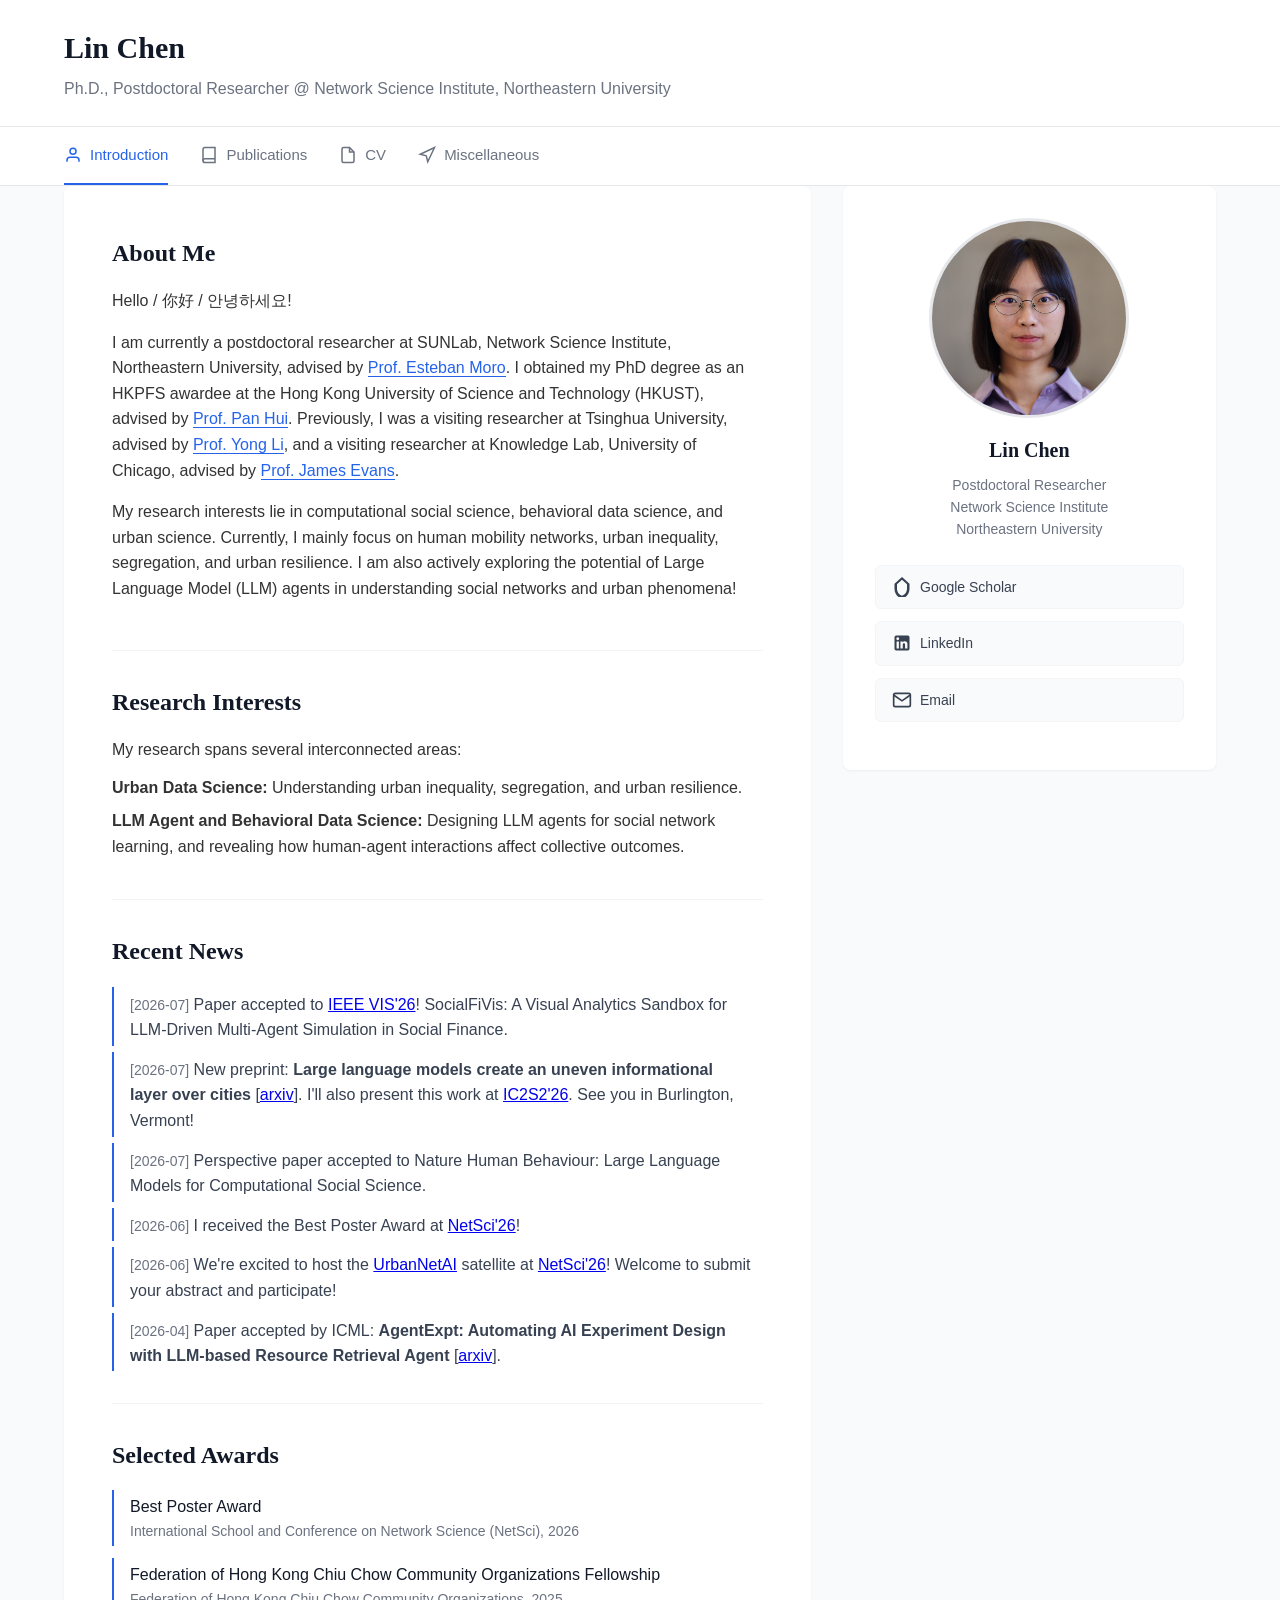
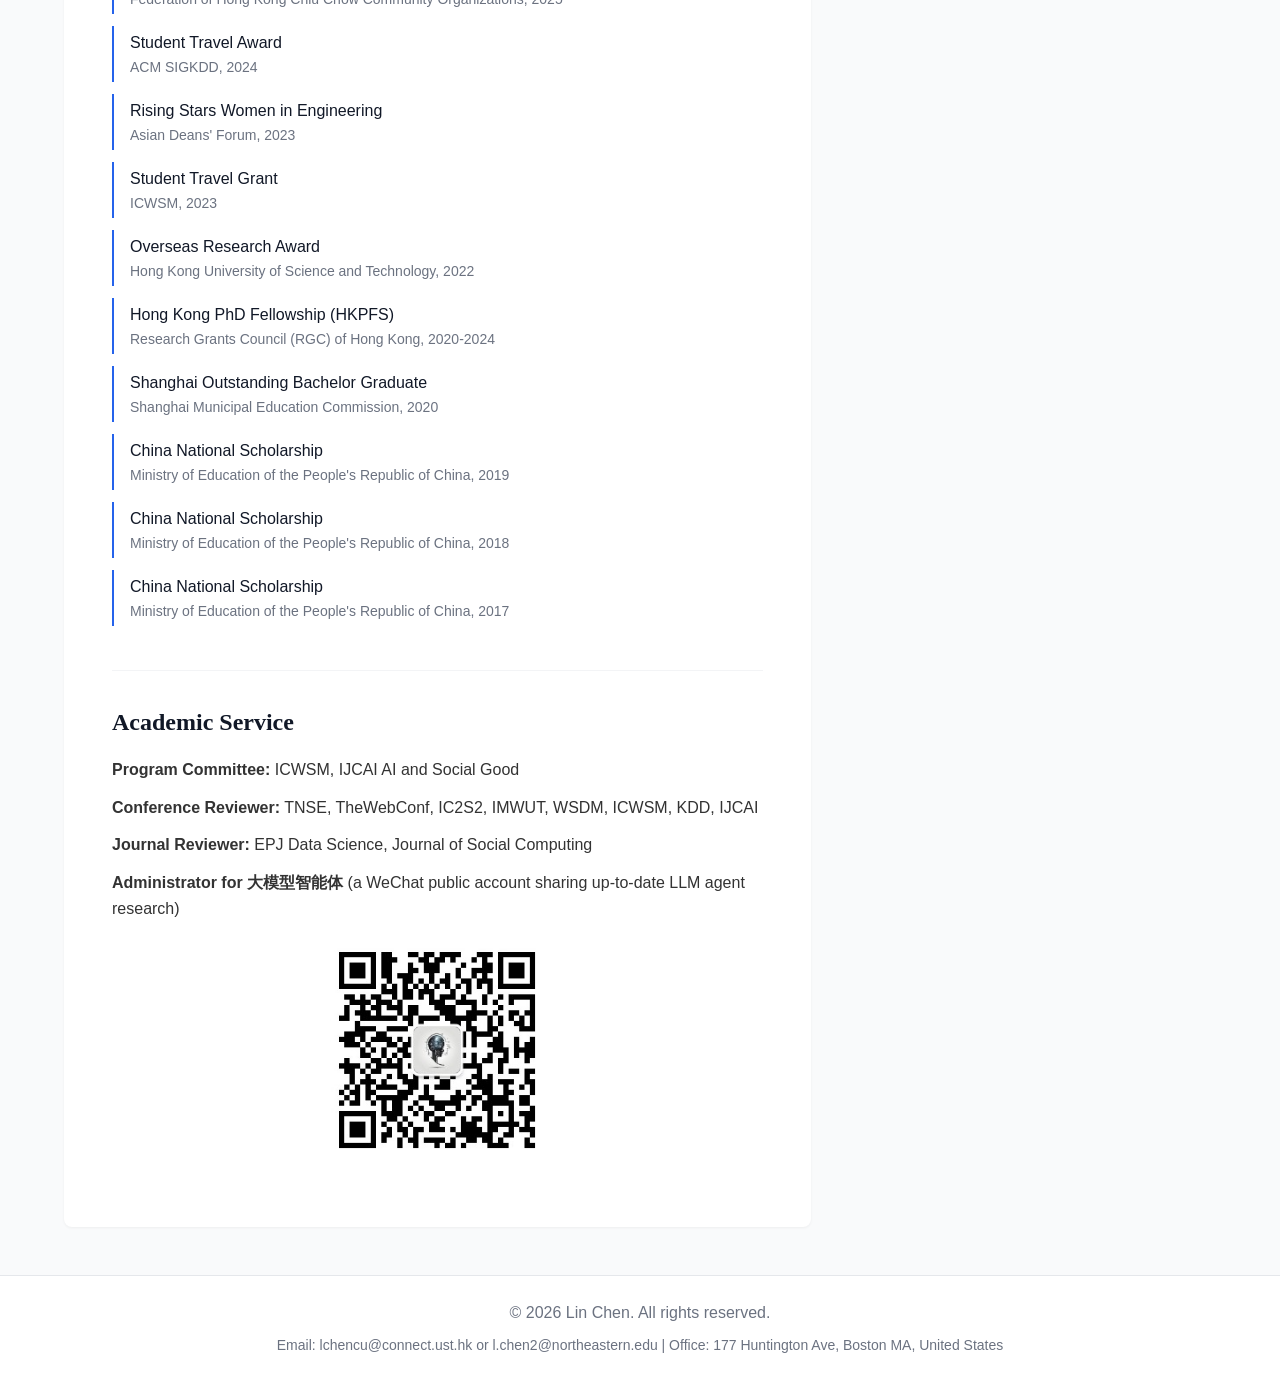
==== index.html @ cd9386f7 "Update news" ====
<!DOCTYPE html>
<html lang="en">
<head>
    <meta charset="UTF-8">
    <meta name="viewport" content="width=device-width, initial-scale=1.0">
    <title>Lin Chen</title>
    <link rel="stylesheet" href="style.css">
</head>
<body>
    <!-- Header -->
    <header>
        <div class="container">
            <h1>Lin Chen</h1>
            <p class="subtitle">Ph.D., Postdoctoral Researcher @ Network Science Institute, Northeastern University</p>
        </div>
    </header>

    <!-- Navigation -->
    <nav>
        <div class="container">
            <div class="nav-buttons">
                <a href="index.html" class="tab-button active">
                    <svg width="18" height="18" viewBox="0 0 24 24" fill="none" stroke="currentColor" stroke-width="2">
                        <path d="M20 21v-2a4 4 0 0 0-4-4H8a4 4 0 0 0-4 4v2"></path>
                        <circle cx="12" cy="7" r="4"></circle>
                    </svg>
                    <span>Introduction</span>
                </a>
                <a href="publications.html" class="tab-button">
                    <svg width="18" height="18" viewBox="0 0 24 24" fill="none" stroke="currentColor" stroke-width="2">
                        <path d="M4 19.5A2.5 2.5 0 0 1 6.5 17H20"></path>
                        <path d="M6.5 2H20v20H6.5A2.5 2.5 0 0 1 4 19.5v-15A2.5 2.5 0 0 1 6.5 2z"></path>
                    </svg>
                    <span>Publications</span>
                </a>
                <a href="cv.html" class="tab-button">
                    <svg width="18" height="18" viewBox="0 0 24 24" fill="none" stroke="currentColor" stroke-width="2">
                        <path d="M14 2H6a2 2 0 0 0-2 2v16a2 2 0 0 0 2 2h12a2 2 0 0 0 2-2V8z"></path>
                        <polyline points="14 2 14 8 20 8"></polyline>
                    </svg>
                    <span>CV</span>
                </a>
                <a href="misc.html" class="tab-button">
                    <svg width="18" height="18" viewBox="0 0 24 24" fill="none" stroke="currentColor" stroke-width="2">
                        <polygon points="3 11 22 2 13 21 11 13 3 11"></polygon>
                    </svg>
                    <span>Miscellaneous</span>
                </a>
            </div>
        </div>
    </nav>

    <!-- Main Content -->
    <main class="container">
        <div class="intro-grid">
            <div class="intro-content">
                <!-- About Me -->
                <section class="intro-section">
                    <h2>About Me</h2>
                    <p style="margin-bottom: 16px;">
                        Hello / 你好 / 안녕하세요! <br>
                    </p>
                    <p style="margin-bottom: 16px;">
                        I am currently a postdoctoral researcher at SUNLab, Network Science Institute, Northeastern University, advised by <a href="https://estebanmoro.org/" target="_blank" style="color: #2563eb; text-decoration: none; border-bottom: 1px solid #2563eb;">Prof. Esteban Moro</a>. 
                        I obtained my PhD degree as an HKPFS awardee at the Hong Kong University of Science and Technology (HKUST), advised by <a href="https://en.wikipedia.org/wiki/Pan_Hui" target="_blank" style="color: #2563eb; text-decoration: none; border-bottom: 1px solid #2563eb;">Prof. Pan Hui</a>. 
                        Previously, I was a visiting researcher at Tsinghua University, advised by <a href="http://fi.ee.tsinghua.edu.cn/~liyong/" target="_blank" style="color: #2563eb; text-decoration: none; border-bottom: 1px solid #2563eb;">Prof. Yong Li</a>, and a visiting researcher at Knowledge Lab, University of Chicago, advised by <a href="https://sociology.uchicago.edu/directory/james-evans" target="_blank" style="color: #2563eb; text-decoration: none; border-bottom: 1px solid #2563eb;">Prof. James Evans</a>.
                    </p>
                    <p style="margin-bottom: 16px;">
                        My research interests lie in computational social science, behavioral data science, and urban science. 
                        Currently, I mainly focus on human mobility networks, urban inequality, segregation, and urban resilience. 
                        I am also actively exploring the potential of Large Language Model (LLM) agents in understanding social networks and urban phenomena!
                    </p>
                </section>

                <!-- Research Interests -->
                <section class="intro-section">
                    <h2>Research Interests</h2>
                    <p style="margin-bottom: 12px;">My research spans several interconnected areas:</p>
                    <p style="margin-bottom: 8px;">
                        <strong>Urban Data Science:</strong> Understanding urban inequality, segregation, and urban resilience.
                    </p>
                    <p style="margin-bottom: 8px;">
                        <strong>LLM Agent and Behavioral Data Science:</strong> Designing LLM agents for social network learning, and revealing how human-agent interactions affect collective outcomes.
                    </p>
                </section>

                <!-- News -->
                <section class="intro-section">
                    <h2>Recent News</h2>
                    <div class="news-scroll">
                        <div class="news-item">
                            <p class="news-text"><span class="news-date">[2026-07]</span> Paper accepted to <a href="https://ieeevis.org/year/2026/" target="_blank">IEEE VIS'26</a>! SocialFiVis: A Visual Analytics Sandbox for LLM-Driven Multi-Agent Simulation in Social Finance. </p>
                        </div>
                        <div class="news-item">
                            <p class="news-text"><span class="news-date">[2026-07]</span> New preprint: <b>Large language models create an uneven informational layer over cities</b> [<a href="https://arxiv.org/abs/2607.06260" target="_blank">arxiv</a>]. I'll also present this work at <a href="https://ic2s2-2026.org/" target="_blank">IC2S2'26</a>. See you in Burlington, Vermont! </p>
                        </div>
                        <div class="news-item">
                            <p class="news-text"><span class="news-date">[2026-07]</span> Perspective paper accepted to Nature Human Behaviour: Large Language Models for Computational Social Science. </p>
                        </div>
                        <div class="news-item">
                            <p class="news-text"><span class="news-date">[2026-06]</span> I received the Best Poster Award at <a href="https://www.netsci2026.com/" target="_blank">NetSci'26</a>! </p>
                        </div>
                        <div class="news-item">
                            <p class="news-text"><span class="news-date">[2026-06]</span> We're excited to host the <a href="https://sites.google.com/view/urbannetai/home" target="_blank">UrbanNetAI</a> satellite at <a href="https://www.netsci2026.com/" target="_blank">NetSci'26</a>! Welcome to submit your abstract and participate!</p>
                        </div>
                        <div class="news-item">
                            <p class="news-text"><span class="news-date">[2026-04]</span> Paper accepted by ICML: <b>AgentExpt: Automating AI Experiment Design with LLM-based Resource Retrieval Agent</b> [<a href="https://arxiv.org/abs/2511.04921" target="_blank">arxiv</a>]. </p>
                        </div>
                        <div class="news-item">
                            <p class="news-text"><span class="news-date">[2026-04]</span> Our work, <b>AI Agent Behavioral Science</b>, is published in <a href="https://doi.org/10.1057/s41599-026-07316-7" target="_blank">HSSCOMMS</a>.</p>
                        </div>
                        <div class="news-item">
                            <p class="news-text"><span class="news-date">[2026-04]</span> Our work, <b>Invisible Walls in Cities: Designing LLM Agent to Predict Urban Segregation Experience with Social Media Content</b>, is published in <a href="https://dl.acm.org/doi/abs/10.1145/3774904.3793020" target="_blank">WWW'26</a>.</p>
                        </div>
                        <div class="news-item">
                            <p class="news-text"><span class="news-date">[2025-10]</span> Invited talk at the <a href="https://www.networkscienceinstitute.org/talks/lin-chen" target="_blank">Network Science Institute</a>, Boston.</p>
                        </div>
                        <div class="news-item">
                            <p class="news-text"><span class="news-date">[2025-09]</span> I started my postdoctoral journey at SUNLab, Network Science Institute, Northeastern University!</p>
                        </div>
                        <div class="news-item">
                            <p class="news-text"><span class="news-date">[2025-08]</span> Invited keynote at <a href="https://urban-sys-net.weebly.com/" target="_blank">CCS UrbanSys</a>, Siena, Italy.</p>
                        </div>
                        <div class="news-item">
                            <p class="news-text"><span class="news-date">[2025-04]</span> I defended my PhD thesis at CSE, HKUST!</p>
                        </div>
                        <div class="news-item">
                            <p class="news-text"><span class="news-date">[2025-01]</span> Our perspective paper, <b>Using human mobility data to quantify experienced urban inequalities</b>, is now online in <a href="https://doi.org/10.1038/s41562-024-02079-0" target="_blank">Nature Human Behaviour</a>.</p>
                        </div>
                        <div class="news-item">
                            <p class="news-text"><span class="news-date">[2024-08]</span> Our work, <b>Large Language Model-driven Meta-structure Discovery in Heterogeneous Information Network</b>, is published in <a href="https://doi.org/10.1145/3637528.3671965" target="_blank">KDD'24</a>.</p>
                        </div>
                        <div class="news-item">
                            <p class="news-text"><span class="news-date">[2022-08]</span> Our work, <b>Strategic COVID-19 vaccine distribution can simultaneously elevate social utility and equity</b>, is published in <a href="https://www.nature.com/articles/s41562-022-01429-0" target="_blank">Nature Human Behaviour</a>.</p>
                        </div>
                    </div>
                </section>

                <!-- Selected Awards -->
                <section class="intro-section">
                    <h2>Selected Awards</h2>
                    <div class="award-item">
                        <p class="award-title">Best Poster Award</p>
                        <p class="award-org">International School and Conference on Network Science (NetSci), 2026</p>
                    </div>
                    <div class="award-item">
                        <p class="award-title">Federation of Hong Kong Chiu Chow Community Organizations Fellowship</p>
                        <p class="award-org">Federation of Hong Kong Chiu Chow Community Organizations, 2025</p>
                    </div>
                    <div class="award-item">
                        <p class="award-title">Student Travel Award</p>
                        <p class="award-org">ACM SIGKDD, 2024</p>
                    </div>
                    <div class="award-item">
                        <p class="award-title">Rising Stars Women in Engineering</p>
                        <p class="award-org">Asian Deans' Forum, 2023</p>
                    </div>
                    <div class="award-item">
                        <p class="award-title">Student Travel Grant</p>
                        <p class="award-org">ICWSM, 2023</p>
                    </div>
                    <div class="award-item">
                        <p class="award-title">Overseas Research Award</p>
                        <p class="award-org">Hong Kong University of Science and Technology, 2022</p>
                    </div>
                    <div class="award-item">
                        <p class="award-title">Hong Kong PhD Fellowship (HKPFS)</p>
                        <p class="award-org">Research Grants Council (RGC) of Hong Kong, 2020-2024</p>
                    </div>
                    <div class="award-item">
                        <p class="award-title">Shanghai Outstanding Bachelor Graduate</p>
                        <p class="award-org">Shanghai Municipal Education Commission, 2020</p>
                    </div>
                    <div class="award-item">
                        <p class="award-title">China National Scholarship</p>
                        <p class="award-org">Ministry of Education of the People's Republic of China, 2019</p>
                    </div>
                    <div class="award-item">
                        <p class="award-title">China National Scholarship</p>
                        <p class="award-org">Ministry of Education of the People's Republic of China, 2018</p>
                    </div>
                    <div class="award-item">
                        <p class="award-title">China National Scholarship</p>
                        <p class="award-org">Ministry of Education of the People's Republic of China, 2017</p>
                    </div>
                </section>

                <!-- Academic Service -->
                <section class="intro-section">
                    <h2>Academic Service</h2>
                    <p style="margin-bottom: 12px;">
                        <strong>Program Committee:</strong> ICWSM, IJCAI AI and Social Good
                    </p>
                    <p style="margin-bottom: 12px;">
                        <strong>Conference Reviewer:</strong> TNSE, TheWebConf, IC2S2, IMWUT, WSDM, ICWSM, KDD, IJCAI
                    </p>
                    <p style="margin-bottom: 12px;">
                        <strong>Journal Reviewer:</strong> EPJ Data Science, Journal of Social Computing
                    </p>
                    <p>
                        <strong>Administrator for 大模型智能体</strong> (a WeChat public account sharing up-to-date LLM agent research)
                    </p>
                    <img src="wechat_public_account_dmxznt.jpg" alt="大模型智能体公众号" style="width: 35%; max-width: 500px; display: block; margin: 15px auto;">
                </section>
            </div>

            <div class="intro-sidebar">
                <!-- Profile Card -->
                <div class="profile-card">
                    <img src="headshot.jpg" alt="Your Name" class="profile-photo">
                    <h3 class="profile-name">Lin Chen</h3>
                    <p class="profile-title">Postdoctoral Researcher<br>Network Science Institute<br>Northeastern University</p>
                    
                    <div class="profile-links">
                        <a href="https://scholar.google.com/citations?user=uxaP8ZcAAAAJ&hl=en" target="_blank" class="profile-link">
                            <svg width="20" height="20" viewBox="0 0 24 24" fill="currentColor">
                                <path d="M12 0L3 8v6c0 5.55 3.84 10.74 9 12 5.16-1.26 9-6.45 9-12V8l-9-8zm0 3.3l6 5.4v5.4c0 3.87-2.67 7.48-6 8.4-3.33-.92-6-4.53-6-8.4V8.7l6-5.4z"/>
                            </svg>
                            Google Scholar
                        </a>
                        
                        <a href="https://www.linkedin.com/in/lin-chen-34217025a" target="_blank" class="profile-link">
                            <svg width="20" height="20" viewBox="0 0 24 24" fill="currentColor">
                                <path d="M19 3a2 2 0 0 1 2 2v14a2 2 0 0 1-2 2H5a2 2 0 0 1-2-2V5a2 2 0 0 1 2-2h14m-.5 15.5v-5.3a3.26 3.26 0 0 0-3.26-3.26c-.85 0-1.84.52-2.32 1.3v-1.11h-2.79v8.37h2.79v-4.93c0-.77.62-1.4 1.39-1.4a1.4 1.4 0 0 1 1.4 1.4v4.93h2.79M6.88 8.56a1.68 1.68 0 0 0 1.68-1.68c0-.93-.75-1.69-1.68-1.69a1.69 1.69 0 0 0-1.69 1.69c0 .93.76 1.68 1.69 1.68m1.39 9.94v-8.37H5.5v8.37h2.77z"/>
                            </svg>
                            LinkedIn
                        </a>

                        <a href="#" onclick="navigator.clipboard.writeText('lchencu@connect.ust.hk'); alert('Email copied!'); return false;" class="profile-link">
                            <svg width="20" height="20" viewBox="0 0 24 24" fill="none" stroke="currentColor" stroke-width="2">
                                <path d="M4 4h16c1.1 0 2 .9 2 2v12c0 1.1-.9 2-2 2H4c-1.1 0-2-.9-2-2V6c0-1.1.9-2 2-2z"/>
                                <polyline points="22,6 12,13 2,6"/>
                            </svg>
                            Email
                        </a>
                    </div>
                    
                    <p style="font-size: 12px; color: #9ca3af; margin-top: 16px;">
                    </p>
                </div>
            </div>
        </div>
    </main>

    <!-- Footer -->
    <footer>
        <div class="container">
            <p>© 2026 Lin Chen. All rights reserved.</p>
            <p style="margin-top: 8px; font-size: 14px;">
                Email: lchencu@connect.ust.hk or l.chen2@northeastern.edu | Office: 177 Huntington Ave, Boston MA, United States
            </p>
        </div>
    </footer>
</body>
</html>
---- style.css ----
* {
    margin: 0;
    padding: 0;
    box-sizing: border-box;
}

body {
    font-family: -apple-system, BlinkMacSystemFont, 'Segoe UI', Roboto, Oxygen, Ubuntu, Cantarell, sans-serif;
    line-height: 1.6;
    color: #333;
    background-color: #f9fafb;
}

.container {
    max-width: 1200px;
    margin: 0 auto;
    padding: 0 24px;
}

header {
    background: white;
    border-bottom: 1px solid #e5e7eb;
    box-shadow: 0 1px 2px rgba(0,0,0,0.05);
    padding: 24px 0;
}

h1 {
    font-size: 30px;
    font-family: Georgia, serif;
    color: #111827;
    margin-bottom: 4px;
}

.subtitle {
    color: #6b7280;
}

nav {
    background: white;
    border-bottom: 1px solid #e5e7eb;
}

.nav-buttons {
    display: flex;
    gap: 32px;
}

.tab-button {
    display: flex;
    align-items: center;
    gap: 8px;
    padding: 16px 0;
    border: none;
    background: none;
    cursor: pointer;
    border-bottom: 2px solid transparent;
    color: #6b7280;
    font-size: 15px;
    transition: all 0.2s;
    text-decoration: none;
}

.tab-button:hover {
    color: #111827;
}

.tab-button.active {
    color: #2563eb;
    border-bottom-color: #2563eb;
}

main {
    padding: 32px 0;
}

.intro-content {
    background: white;
    padding: 48px;
    border-radius: 8px;
    box-shadow: 0 1px 3px rgba(0,0,0,0.05);
}

.intro-section {
    padding: 32px 0;
    border-bottom: 1px solid #f3f4f6;
}

.intro-section:first-child {
    padding-top: 0;
}

.intro-section:last-child {
    border-bottom: none;
    padding-bottom: 0;
}

.intro-sidebar {
    position: sticky;
    top: 32px;
    height: fit-content;
}

.profile-card {
    background: white;
    padding: 32px;
    border-radius: 8px;
    box-shadow: 0 1px 3px rgba(0,0,0,0.05);
    text-align: center;
}

.profile-photo {
    width: 200px;
    height: 200px;
    border-radius: 50%;
    object-fit: cover;
    margin: 0 auto 16px;
    display: block;
    border: 3px solid #e5e7eb;
}

.profile-name {
    margin-bottom: 8px;
}

.profile-title {
    color: #6b7280;
    margin-bottom: 24px;
    font-size: 14px;
}

.profile-links {
    display: flex;
    flex-direction: column;
    gap: 12px;
}

.profile-link {
    display: flex;
    align-items: center;
    gap: 8px;
    padding: 10px 16px;
    background: #f9fafb;
    border-radius: 6px;
    text-decoration: none;
    color: #374151;
    font-size: 14px;
    transition: background 0.2s;
    border: 1px solid #f3f4f6;
}

.profile-link:hover {
    background: #f3f4f6;
}

.card {
    background: white;
    border-radius: 8px;
    box-shadow: 0 1px 3px rgba(0,0,0,0.1);
    padding: 32px;
    margin-bottom: 32px;
}

.misc-content {
    background: white;
    padding: 48px;
    border-radius: 8px;
    box-shadow: 0 1px 3px rgba(0,0,0,0.05);
}

.misc-section {
    padding: 32px 0;
    border-bottom: 1px solid #f3f4f6;
}

.misc-section:first-child {
    padding-top: 0;
}

.misc-section:last-child {
    border-bottom: none;
    padding-bottom: 0;
}

h2 {
    font-size: 24px;
    font-family: Georgia, serif;
    color: #111827;
    margin-bottom: 16px;
}

h3 {
    font-size: 20px;
    font-family: Georgia, serif;
    color: #111827;
    margin-bottom: 16px;
}

.intro-grid {
    display: grid;
    grid-template-columns: 2fr 1fr;
    gap: 32px;
}

.news-scroll {
    max-height: 384px;
    overflow-y: auto;
    padding-right: 8px;
}

.news-scroll::-webkit-scrollbar {
    width: 6px;
}

.news-scroll::-webkit-scrollbar-track {
    background: #f1f1f1;
    border-radius: 3px;
}

.news-scroll::-webkit-scrollbar-thumb {
    background: #888;
    border-radius: 3px;
}

.news-item {
    border-left: 2px solid #2563eb;
    padding-left: 16px;
    padding-top: 3px;
    padding-bottom: 3px;
    margin-bottom: 6px;
}

.news-date {
    font-size: 14px;
    color: #6b7280;
    font-weight: 500;
}

.news-text {
    color: #374151;
    margin-top: 2px;
}

.search-box {
    position: relative;
    margin-bottom: 24px;
}

.search-box input {
    width: 100%;
    padding: 10px 10px 10px 40px;
    border: 1px solid #d1d5db;
    border-radius: 8px;
    font-size: 15px;
}

.search-box input:focus {
    outline: none;
    border-color: #2563eb;
    box-shadow: 0 0 0 3px rgba(37,99,235,0.1);
}

.search-icon {
    position: absolute;
    left: 12px;
    top: 12px;
    color: #9ca3af;
}

.publication-item {
    border-bottom: 1px solid #e5e7eb;
    padding-bottom: 24px;
    margin-bottom: 24px;
}

.publication-item:last-child {
    border-bottom: none;
}

.pub-title {
    font-size: 18px;
    font-weight: 500;
    color: #111827;
    margin-bottom: 8px;
}

.pub-authors {
    color: #6b7280;
    margin-bottom: 8px;
}

.pub-venue {
    color: #6b7280;
    font-style: italic;
    margin-bottom: 12px;
}

.pub-buttons {
    display: flex;
    gap: 8px;
    margin-bottom: 12px;
}

.abs-button {
    padding: 6px 16px;
    background: #f3f4f6;
    color: #374151;
    border: 1px solid #d1d5db;
    border-radius: 4px;
    font-size: 14px;
    cursor: pointer;
    transition: all 0.2s;
    font-weight: normal;
}

.abs-button:hover {
    background: #e5e7eb;
}

.paper-button {
    padding: 6px 16px;
    background: #f3f4f6;
    color: #374151;
    border: 1px solid #d1d5db;
    border-radius: 4px;
    font-size: 14px;
    cursor: pointer;
    transition: all 0.2s;
    font-weight: normal;
    text-decoration: none;
    display: inline-block;
}

.paper-button:hover {
    background: #e5e7eb;
}

.pub-abstract {
    max-height: 0;
    overflow: hidden;
    transition: max-height 0.3s ease-out;
    color: #4b5563;
    line-height: 1.6;
    margin-top: 0;
}

.pub-abstract.expanded {
    max-height: 500px;
    margin-top: 12px;
    transition: max-height 0.3s ease-in;
}

.keywords {
    display: flex;
    flex-wrap: wrap;
    gap: 8px;
}

.keyword {
    padding: 6px 12px;
    background: #eff6ff;
    color: #1d4ed8;
    border-radius: 999px;
    font-size: 14px;
}

.cv-frame {
    width: 100%;
    height: 800px;
    border: 1px solid #d1d5db;
    border-radius: 8px;
}

.award-item {
    border-left: 2px solid #2563eb;
    padding-left: 16px;
    padding-top: 4px;
    padding-bottom: 4px;
    margin-bottom: 12px;
}

.award-title {
    color: #111827;
    font-weight: 500;
}

.award-org {
    color: #6b7280;
    font-size: 14px;
}

.dance-button {
    display: inline-block;
    padding: 12px 24px;
    background: #f3f4f6;
    color: #374151;
    border: 1px solid #d1d5db;
    text-decoration: none;
    border-radius: 8px;
    font-weight: normal;
    transition: background 0.2s;
}

.dance-button:hover {
    background: #e5e7eb;
}

footer {
    background: white;
    border-top: 1px solid #e5e7eb;
    padding: 24px 0;
    margin-top: 48px;
    text-align: center;
    color: #6b7280;
}

.no-results {
    text-align: center;
    padding: 32px;
    color: #6b7280;
    display: none;
}

@media (max-width: 768px) {
    .intro-grid {
        grid-template-columns: 1fr;
    }
    
    .nav-buttons {
        gap: 16px;
        overflow-x: auto;
    }
}
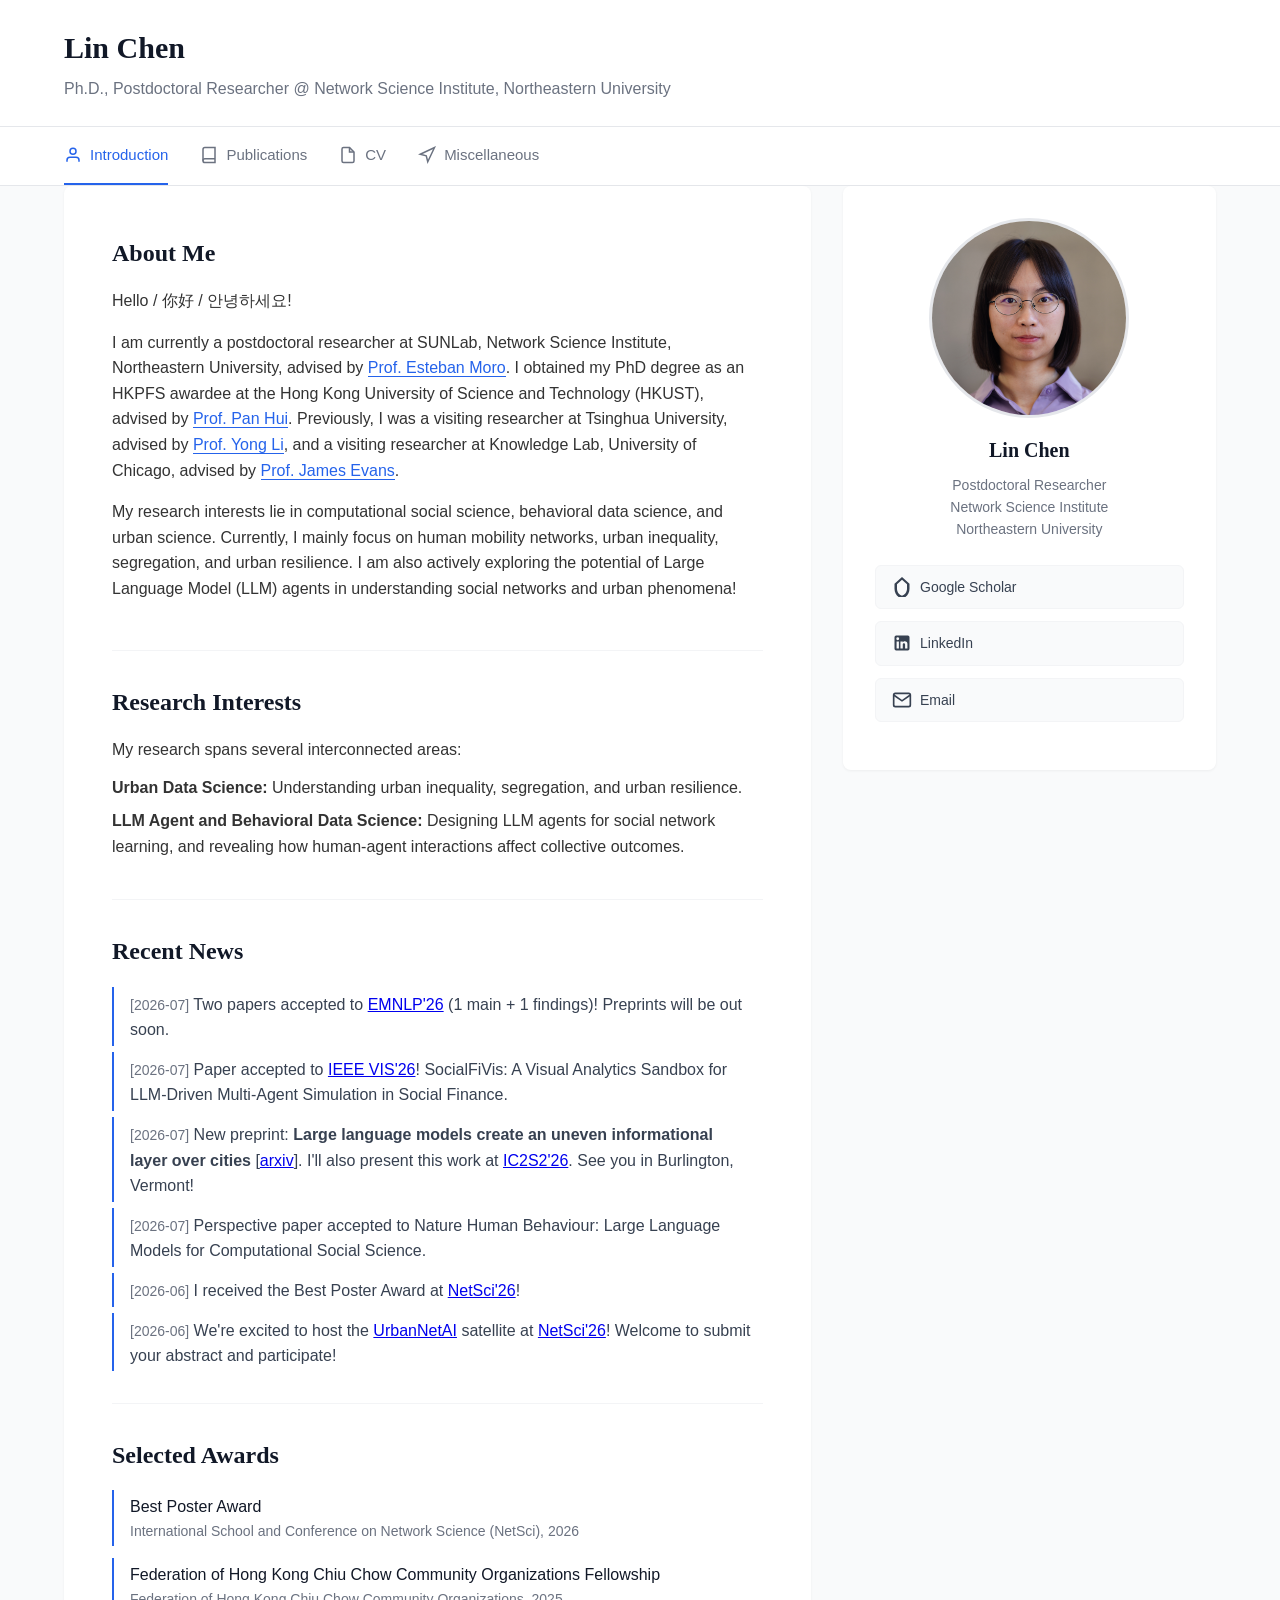
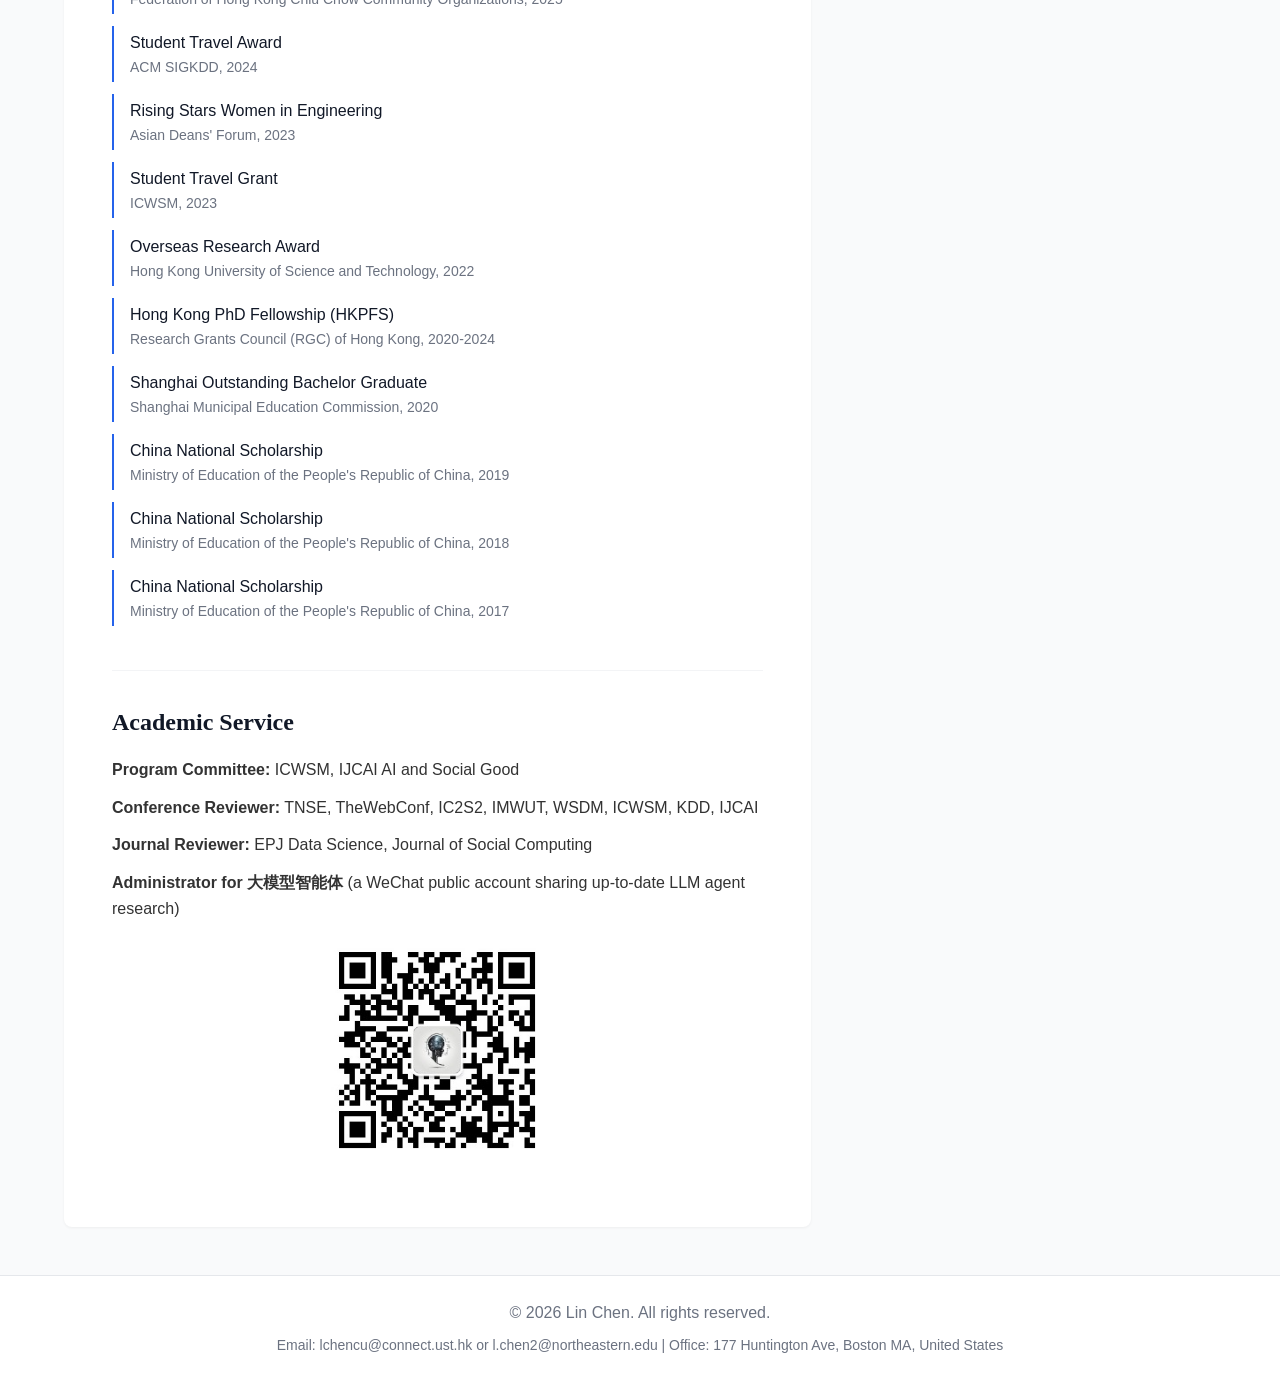
==== commit ffc544df: "Update news" ====
--- a/index.html
+++ b/index.html
@@ -89,6 +89,9 @@
                     <h2>Recent News</h2>
                     <div class="news-scroll">
                         <div class="news-item">
+                            <p class="news-text"><span class="news-date">[2026-07]</span> Two papers accepted to <a href="https://2026.emnlp.org/" target="_blank">EMNLP'26</a> (1 main + 1 findings)! Preprints will be out soon. </p>
+                        </div>
+                        <div class="news-item">
                             <p class="news-text"><span class="news-date">[2026-07]</span> Paper accepted to <a href="https://ieeevis.org/year/2026/" target="_blank">IEEE VIS'26</a>! SocialFiVis: A Visual Analytics Sandbox for LLM-Driven Multi-Agent Simulation in Social Finance. </p>
                         </div>
                         <div class="news-item">
@@ -98,7 +101,7 @@
                             <p class="news-text"><span class="news-date">[2026-07]</span> Perspective paper accepted to Nature Human Behaviour: Large Language Models for Computational Social Science. </p>
                         </div>
                         <div class="news-item">
-                            <p class="news-text"><span class="news-date">[2026-06]</span> I received the Best Poster Award at <a href="https://www.netsci2026.com/" target="_blank">NetSci'26</a>! </p>
+                            <p class="news-text"><span class="news-date">[2026-06]</span> I received the Best Poster Award at <a href="https://www.netsci2026.com/awards" target="_blank">NetSci'26</a>! </p>
                         </div>
                         <div class="news-item">
                             <p class="news-text"><span class="news-date">[2026-06]</span> We're excited to host the <a href="https://sites.google.com/view/urbannetai/home" target="_blank">UrbanNetAI</a> satellite at <a href="https://www.netsci2026.com/" target="_blank">NetSci'26</a>! Welcome to submit your abstract and participate!</p>
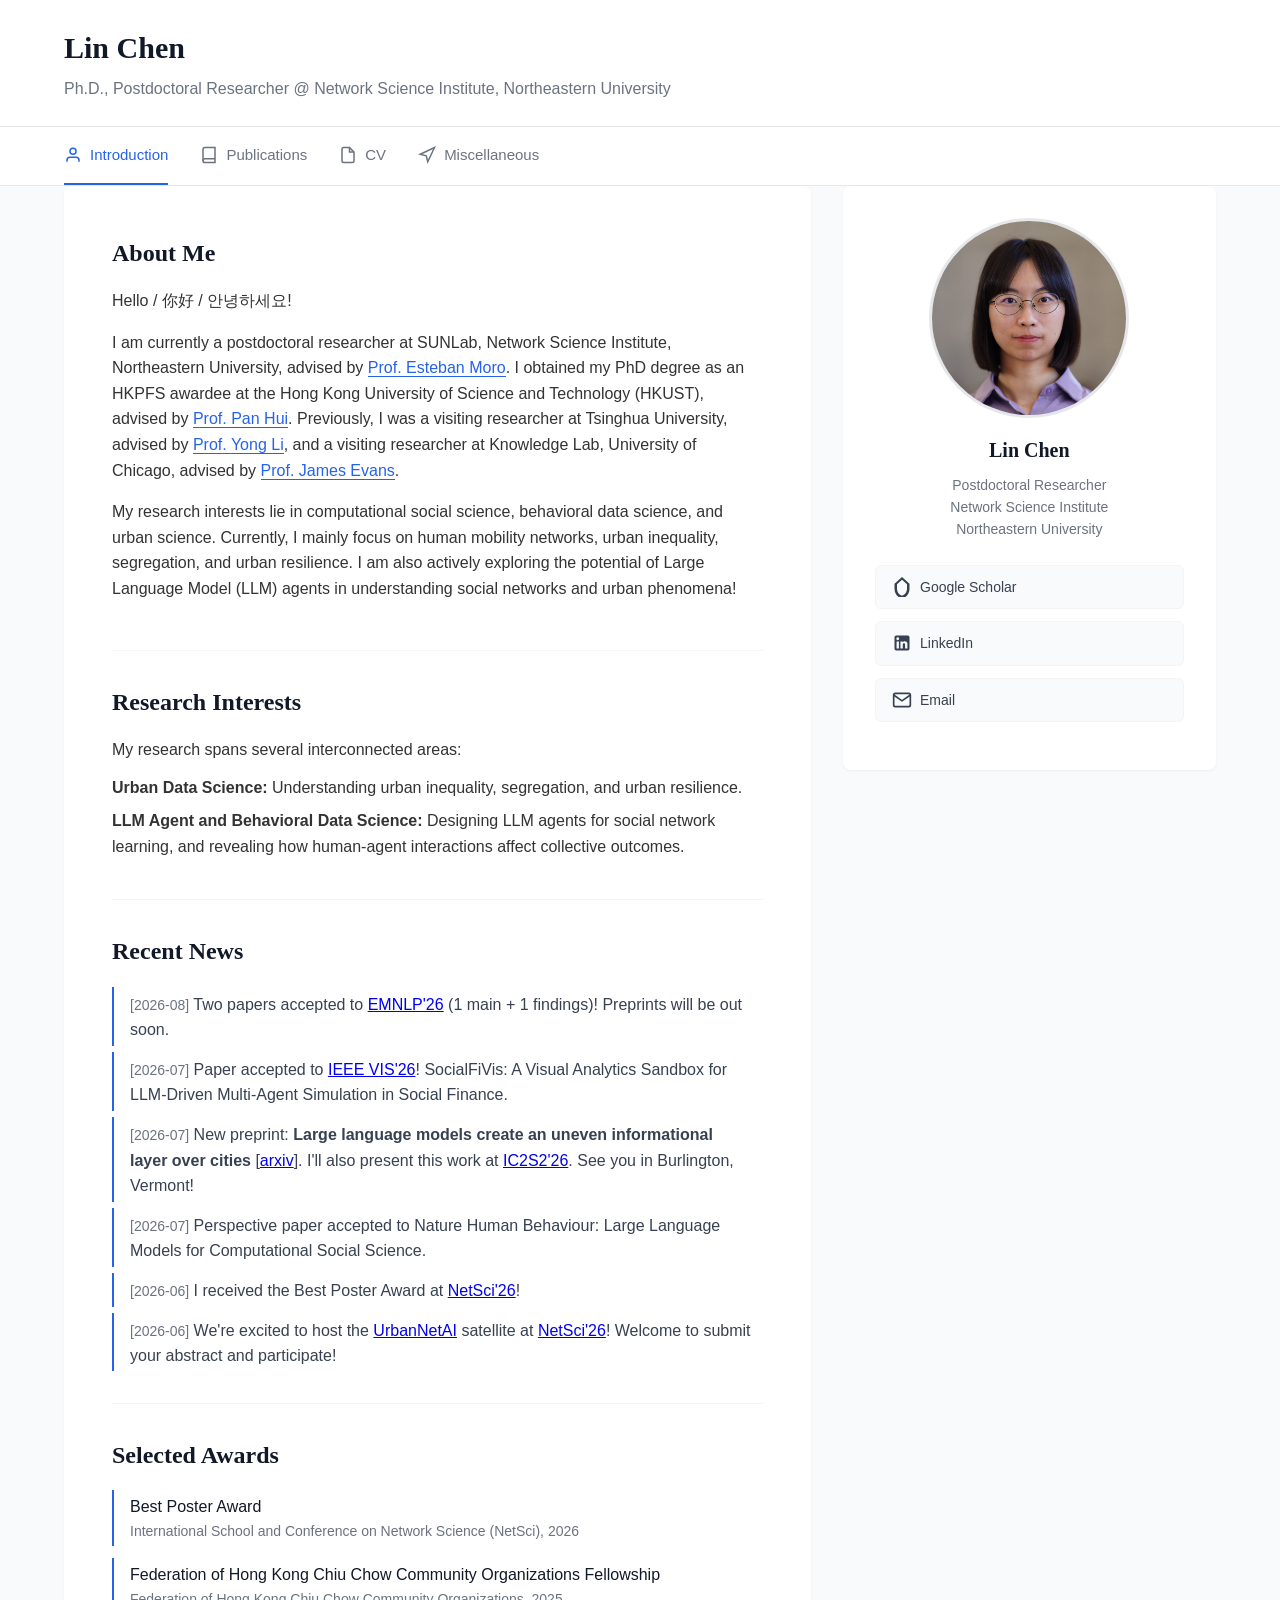
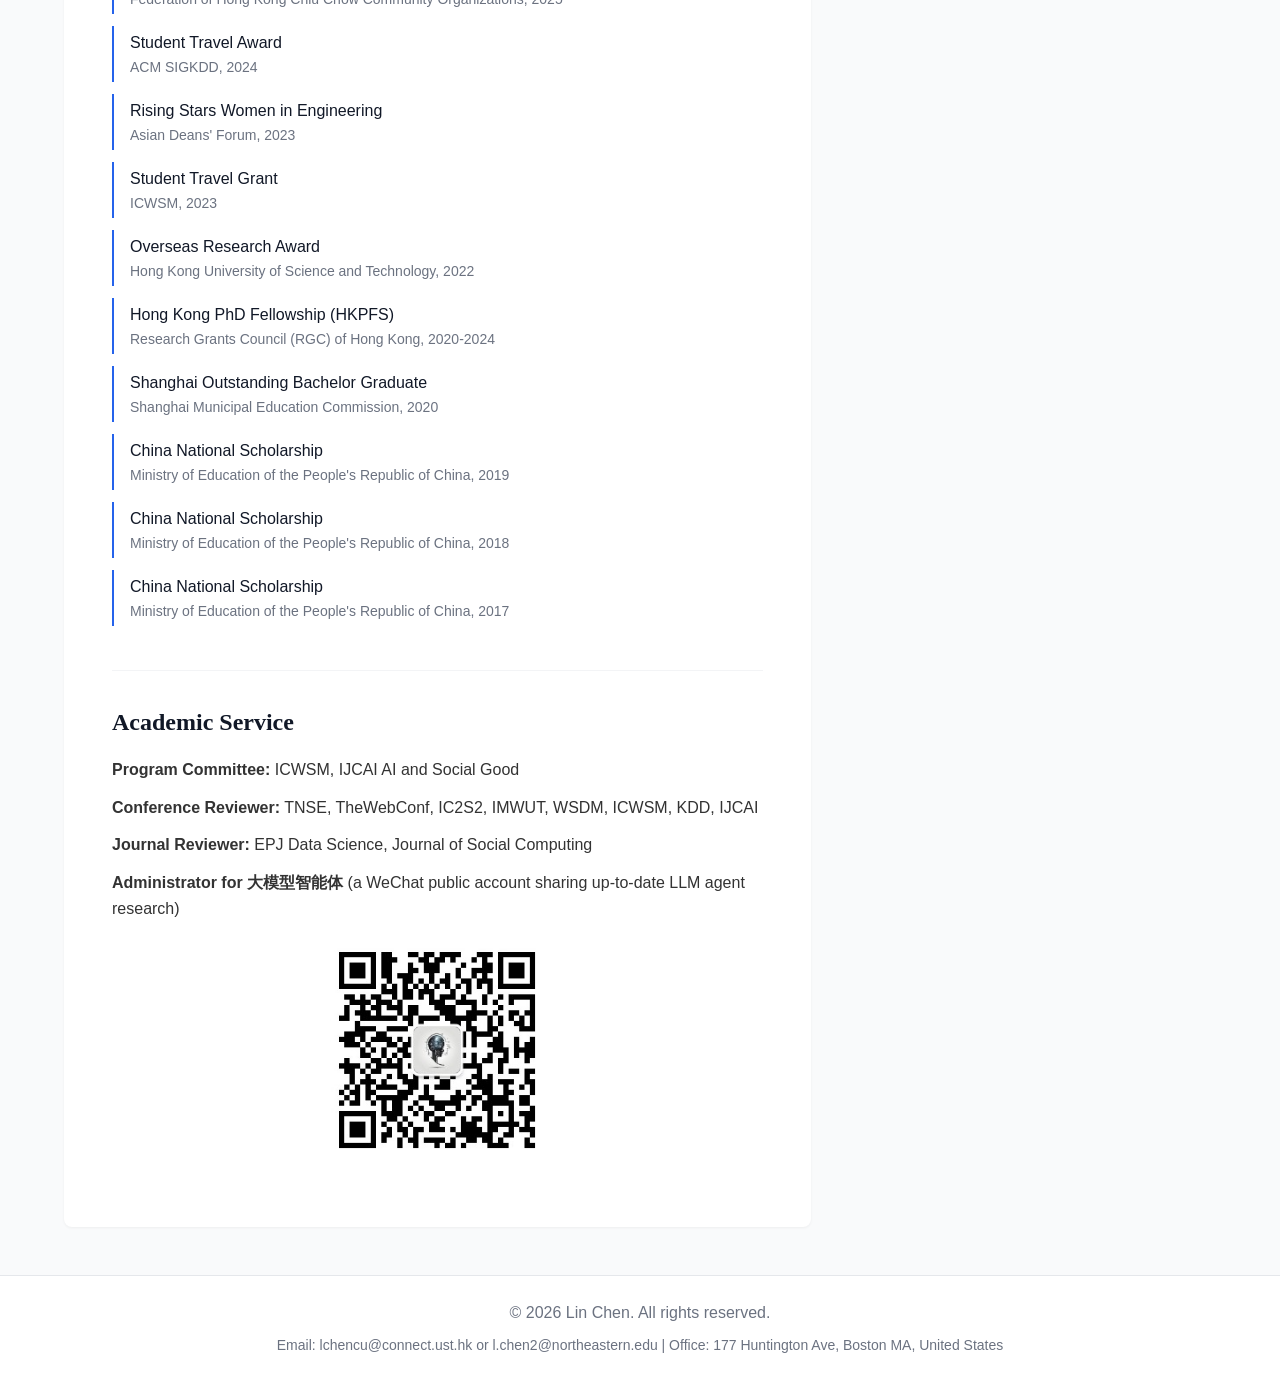
==== commit e76e0cfc: "Update news" ====
--- a/index.html
+++ b/index.html
@@ -89,7 +89,7 @@
                     <h2>Recent News</h2>
                     <div class="news-scroll">
                         <div class="news-item">
-                            <p class="news-text"><span class="news-date">[2026-07]</span> Two papers accepted to <a href="https://2026.emnlp.org/" target="_blank">EMNLP'26</a> (1 main + 1 findings)! Preprints will be out soon. </p>
+                            <p class="news-text"><span class="news-date">[2026-08]</span> Two papers accepted to <a href="https://2026.emnlp.org/" target="_blank">EMNLP'26</a> (1 main + 1 findings)! Preprints will be out soon. </p>
                         </div>
                         <div class="news-item">
                             <p class="news-text"><span class="news-date">[2026-07]</span> Paper accepted to <a href="https://ieeevis.org/year/2026/" target="_blank">IEEE VIS'26</a>! SocialFiVis: A Visual Analytics Sandbox for LLM-Driven Multi-Agent Simulation in Social Finance. </p>
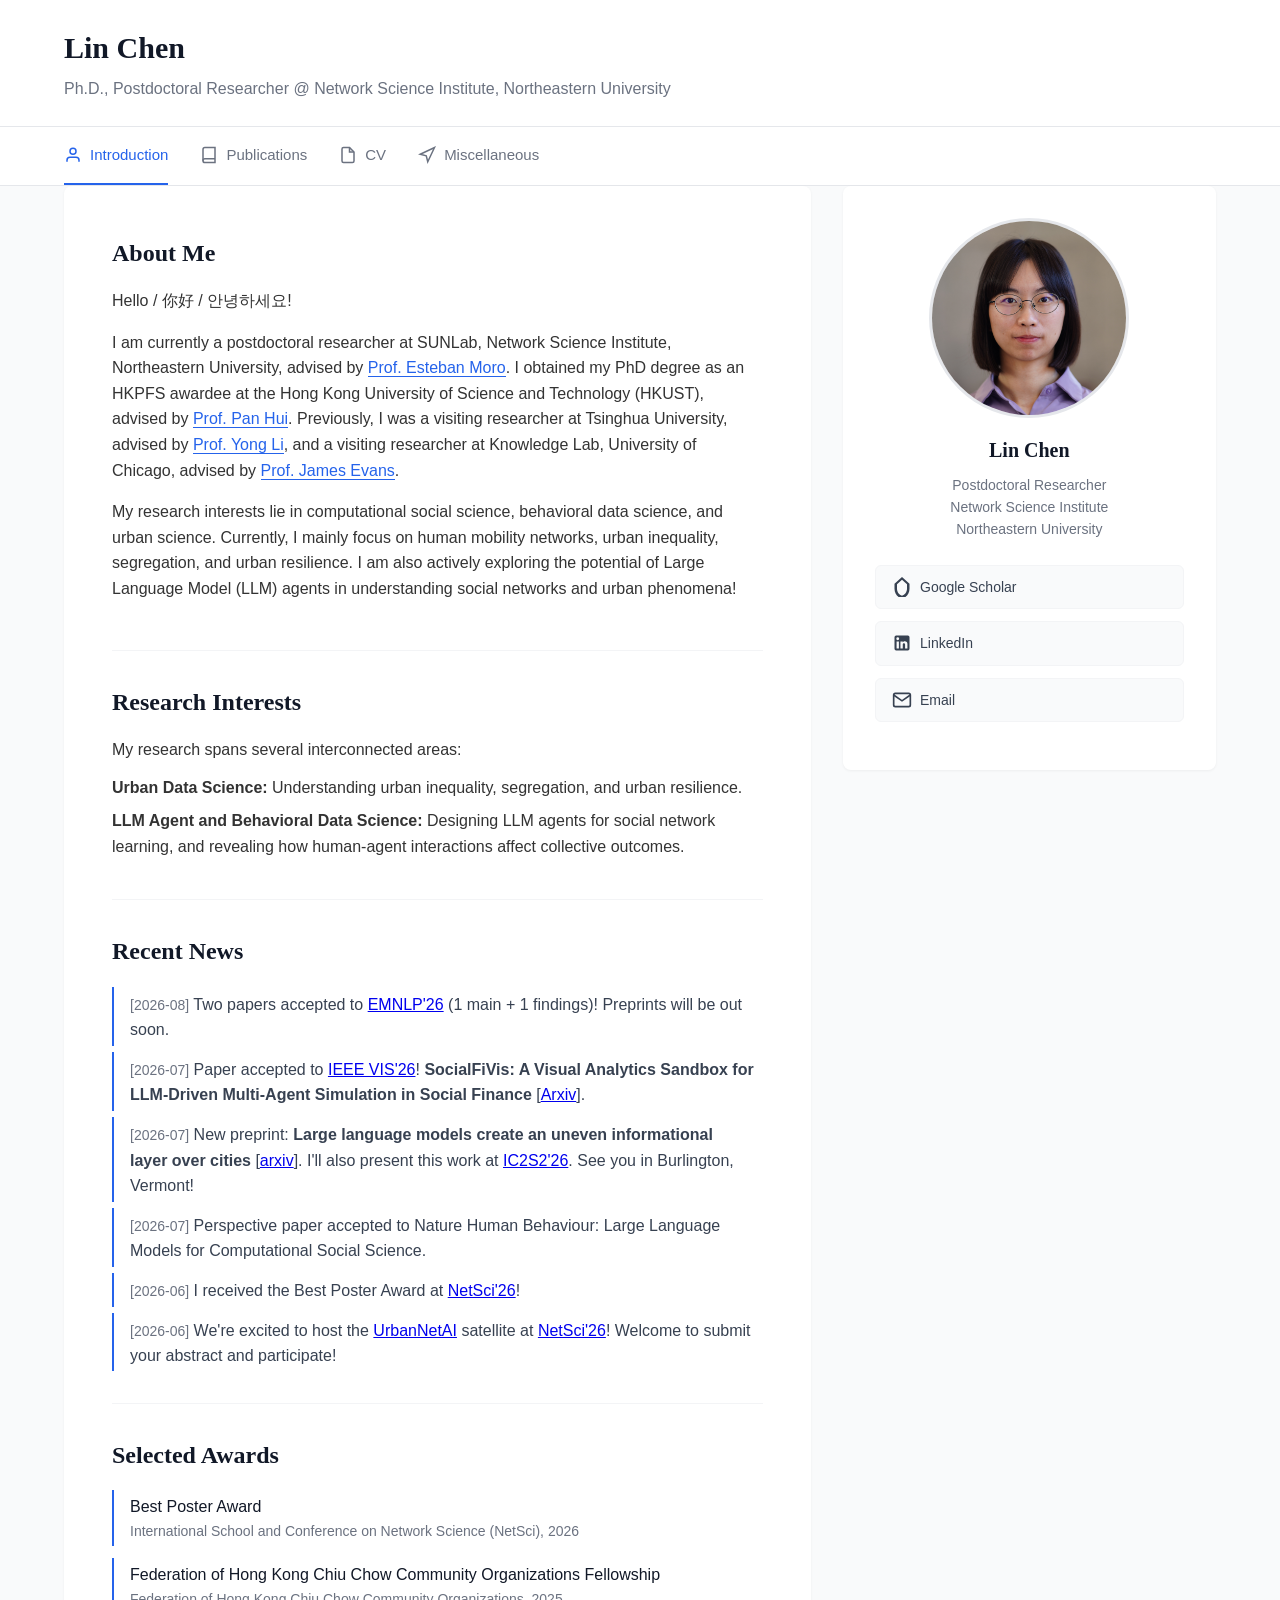
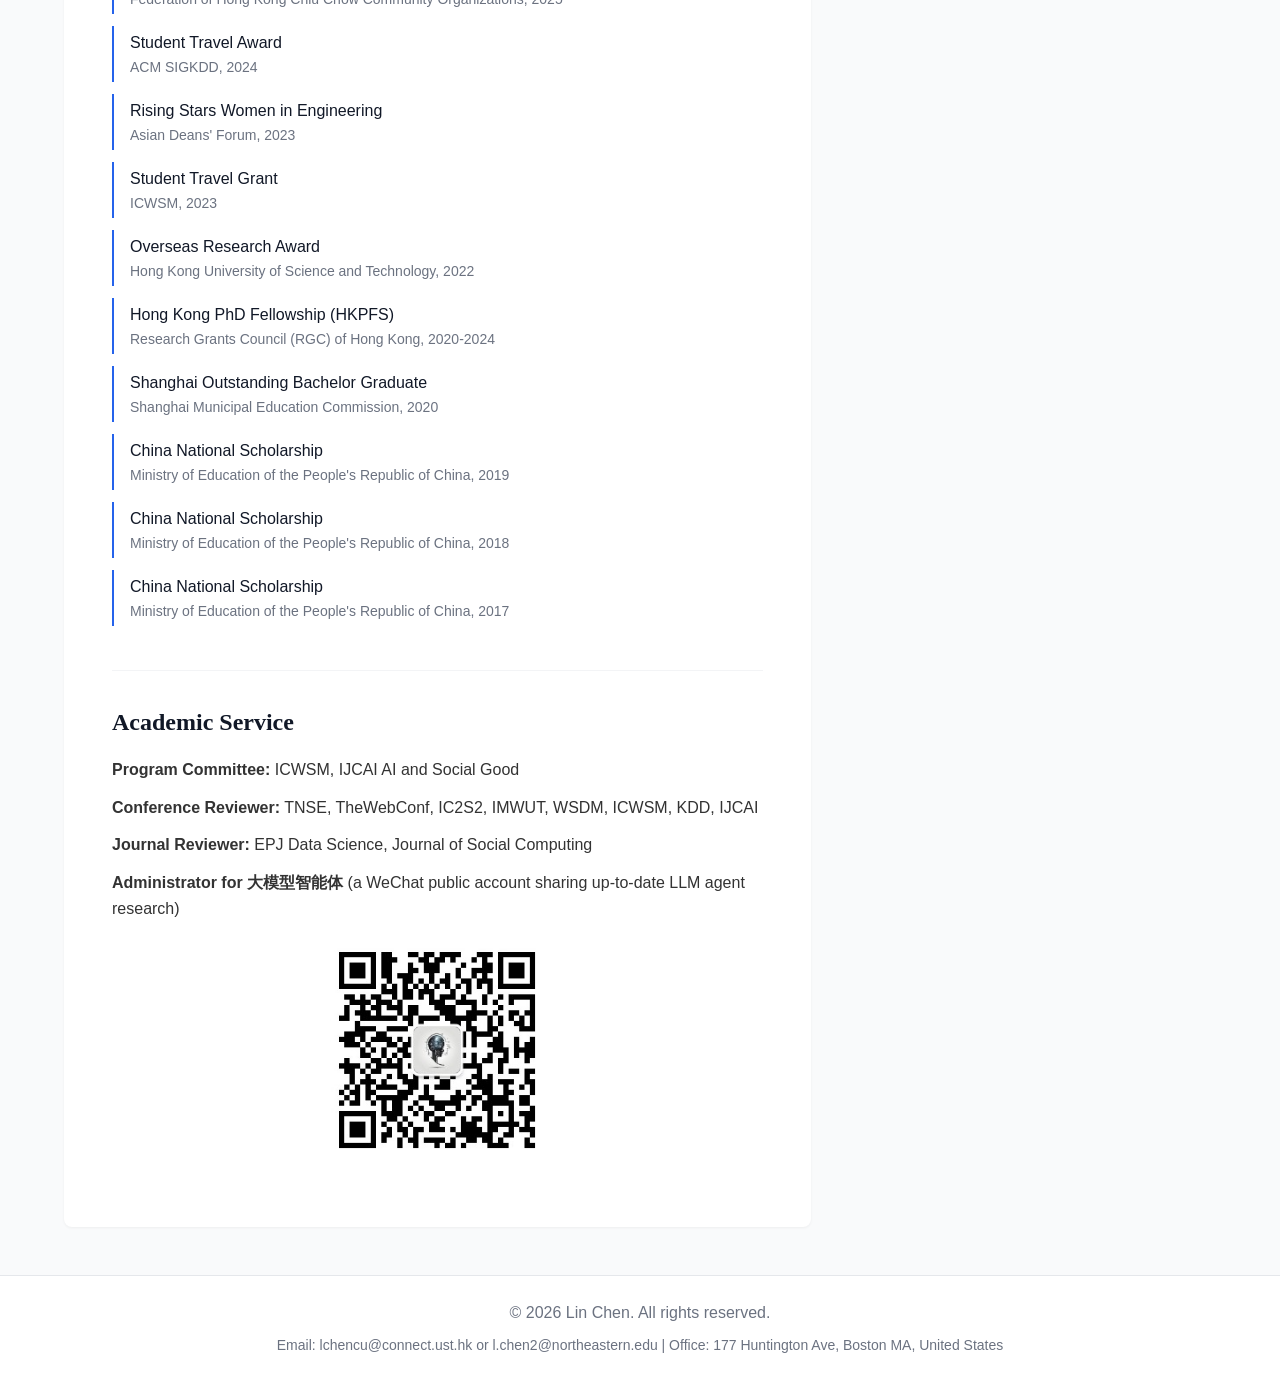
==== commit f249fdde: "Update news" ====
--- a/index.html
+++ b/index.html
@@ -92,7 +92,7 @@
                             <p class="news-text"><span class="news-date">[2026-08]</span> Two papers accepted to <a href="https://2026.emnlp.org/" target="_blank">EMNLP'26</a> (1 main + 1 findings)! Preprints will be out soon. </p>
                         </div>
                         <div class="news-item">
-                            <p class="news-text"><span class="news-date">[2026-07]</span> Paper accepted to <a href="https://ieeevis.org/year/2026/" target="_blank">IEEE VIS'26</a>! SocialFiVis: A Visual Analytics Sandbox for LLM-Driven Multi-Agent Simulation in Social Finance. </p>
+                            <p class="news-text"><span class="news-date">[2026-07]</span> Paper accepted to <a href="https://ieeevis.org/year/2026/" target="_blank">IEEE VIS'26</a>! <b>SocialFiVis: A Visual Analytics Sandbox for LLM-Driven Multi-Agent Simulation in Social Finance</b> [<a href="https://arxiv.org/abs/2608.08497" target="_blank">Arxiv</a>]. </p>
                         </div>
                         <div class="news-item">
                             <p class="news-text"><span class="news-date">[2026-07]</span> New preprint: <b>Large language models create an uneven informational layer over cities</b> [<a href="https://arxiv.org/abs/2607.06260" target="_blank">arxiv</a>]. I'll also present this work at <a href="https://ic2s2-2026.org/" target="_blank">IC2S2'26</a>. See you in Burlington, Vermont! </p>
@@ -107,7 +107,7 @@
                             <p class="news-text"><span class="news-date">[2026-06]</span> We're excited to host the <a href="https://sites.google.com/view/urbannetai/home" target="_blank">UrbanNetAI</a> satellite at <a href="https://www.netsci2026.com/" target="_blank">NetSci'26</a>! Welcome to submit your abstract and participate!</p>
                         </div>
                         <div class="news-item">
-                            <p class="news-text"><span class="news-date">[2026-04]</span> Paper accepted by ICML: <b>AgentExpt: Automating AI Experiment Design with LLM-based Resource Retrieval Agent</b> [<a href="https://arxiv.org/abs/2511.04921" target="_blank">arxiv</a>]. </p>
+                            <p class="news-text"><span class="news-date">[2026-04]</span> Paper accepted by ICML: <b>AgentExpt: Automating AI Experiment Design with LLM-based Resource Retrieval Agent</b> [<a href="https://arxiv.org/abs/2511.04921" target="_blank">Arxiv</a>]. </p>
                         </div>
                         <div class="news-item">
                             <p class="news-text"><span class="news-date">[2026-04]</span> Our work, <b>AI Agent Behavioral Science</b>, is published in <a href="https://doi.org/10.1057/s41599-026-07316-7" target="_blank">HSSCOMMS</a>.</p>
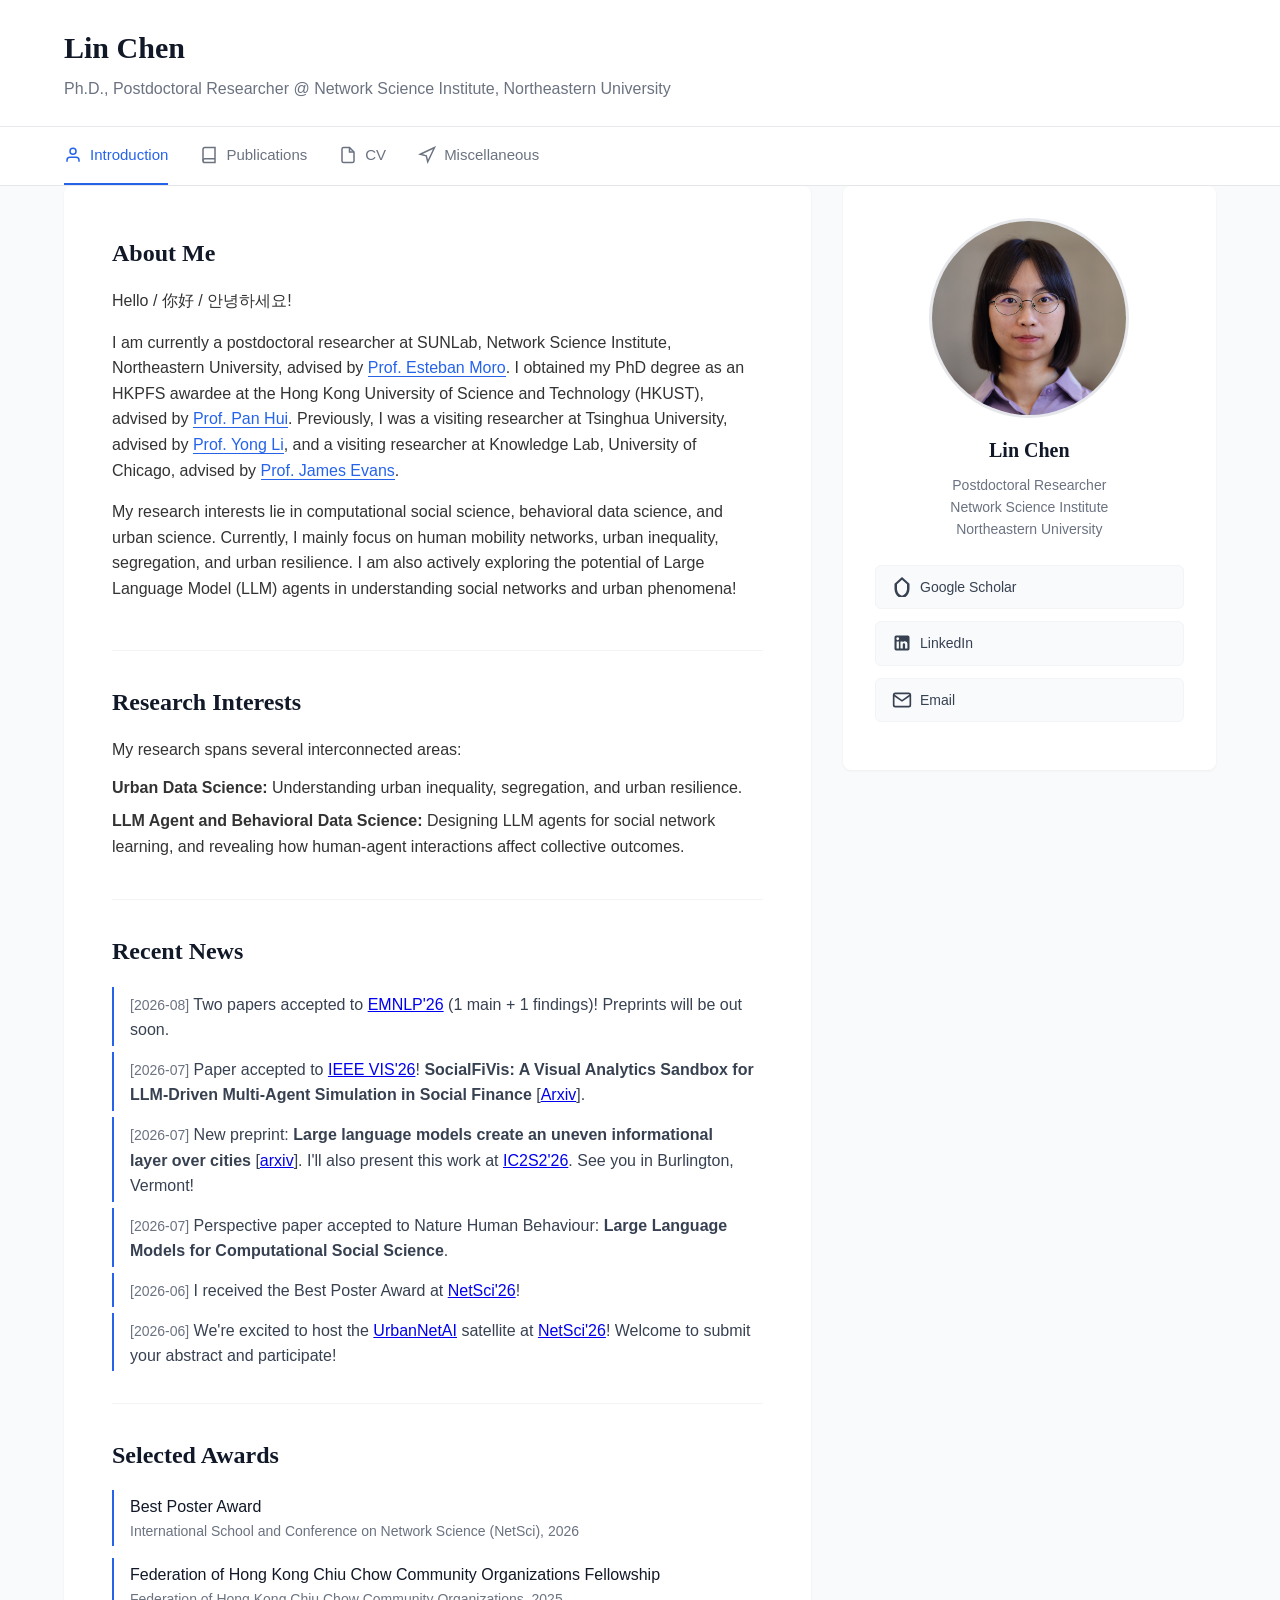
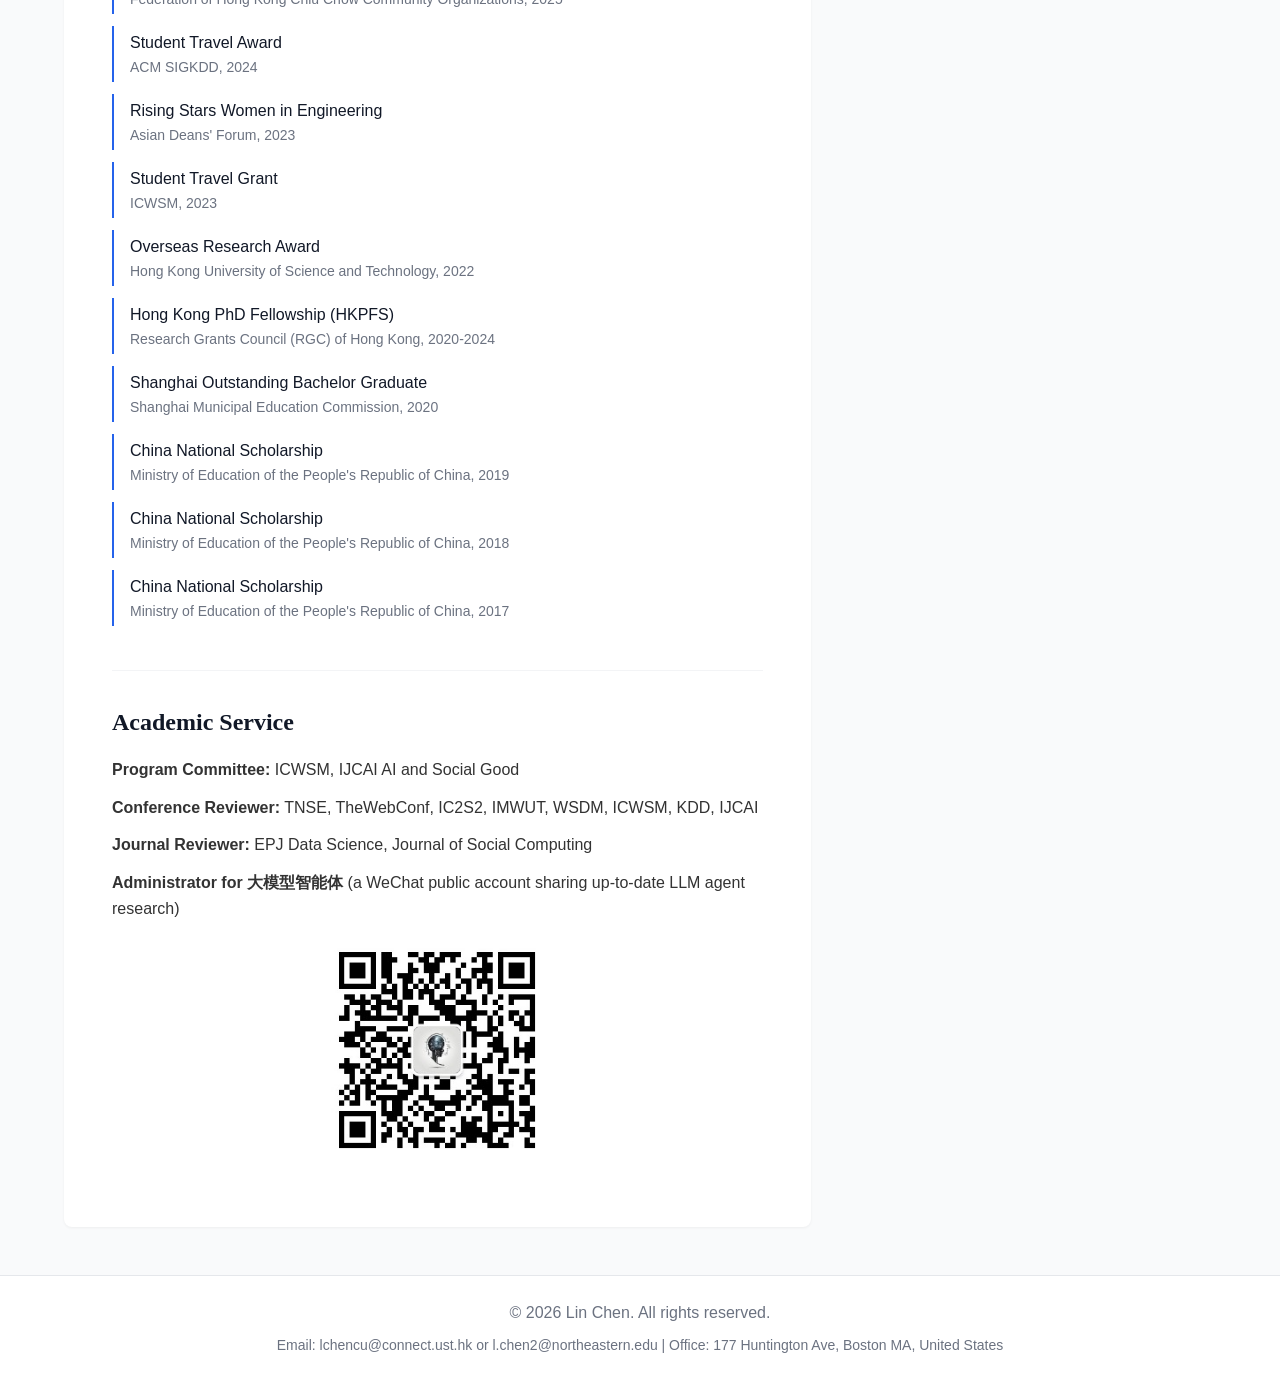
==== commit d1304493: "Update news" ====
--- a/index.html
+++ b/index.html
@@ -98,7 +98,7 @@
                             <p class="news-text"><span class="news-date">[2026-07]</span> New preprint: <b>Large language models create an uneven informational layer over cities</b> [<a href="https://arxiv.org/abs/2607.06260" target="_blank">arxiv</a>]. I'll also present this work at <a href="https://ic2s2-2026.org/" target="_blank">IC2S2'26</a>. See you in Burlington, Vermont! </p>
                         </div>
                         <div class="news-item">
-                            <p class="news-text"><span class="news-date">[2026-07]</span> Perspective paper accepted to Nature Human Behaviour: Large Language Models for Computational Social Science. </p>
+                            <p class="news-text"><span class="news-date">[2026-07]</span> Perspective paper accepted to Nature Human Behaviour: <b>Large Language Models for Computational Social Science</b>. </p>
                         </div>
                         <div class="news-item">
                             <p class="news-text"><span class="news-date">[2026-06]</span> I received the Best Poster Award at <a href="https://www.netsci2026.com/awards" target="_blank">NetSci'26</a>! </p>
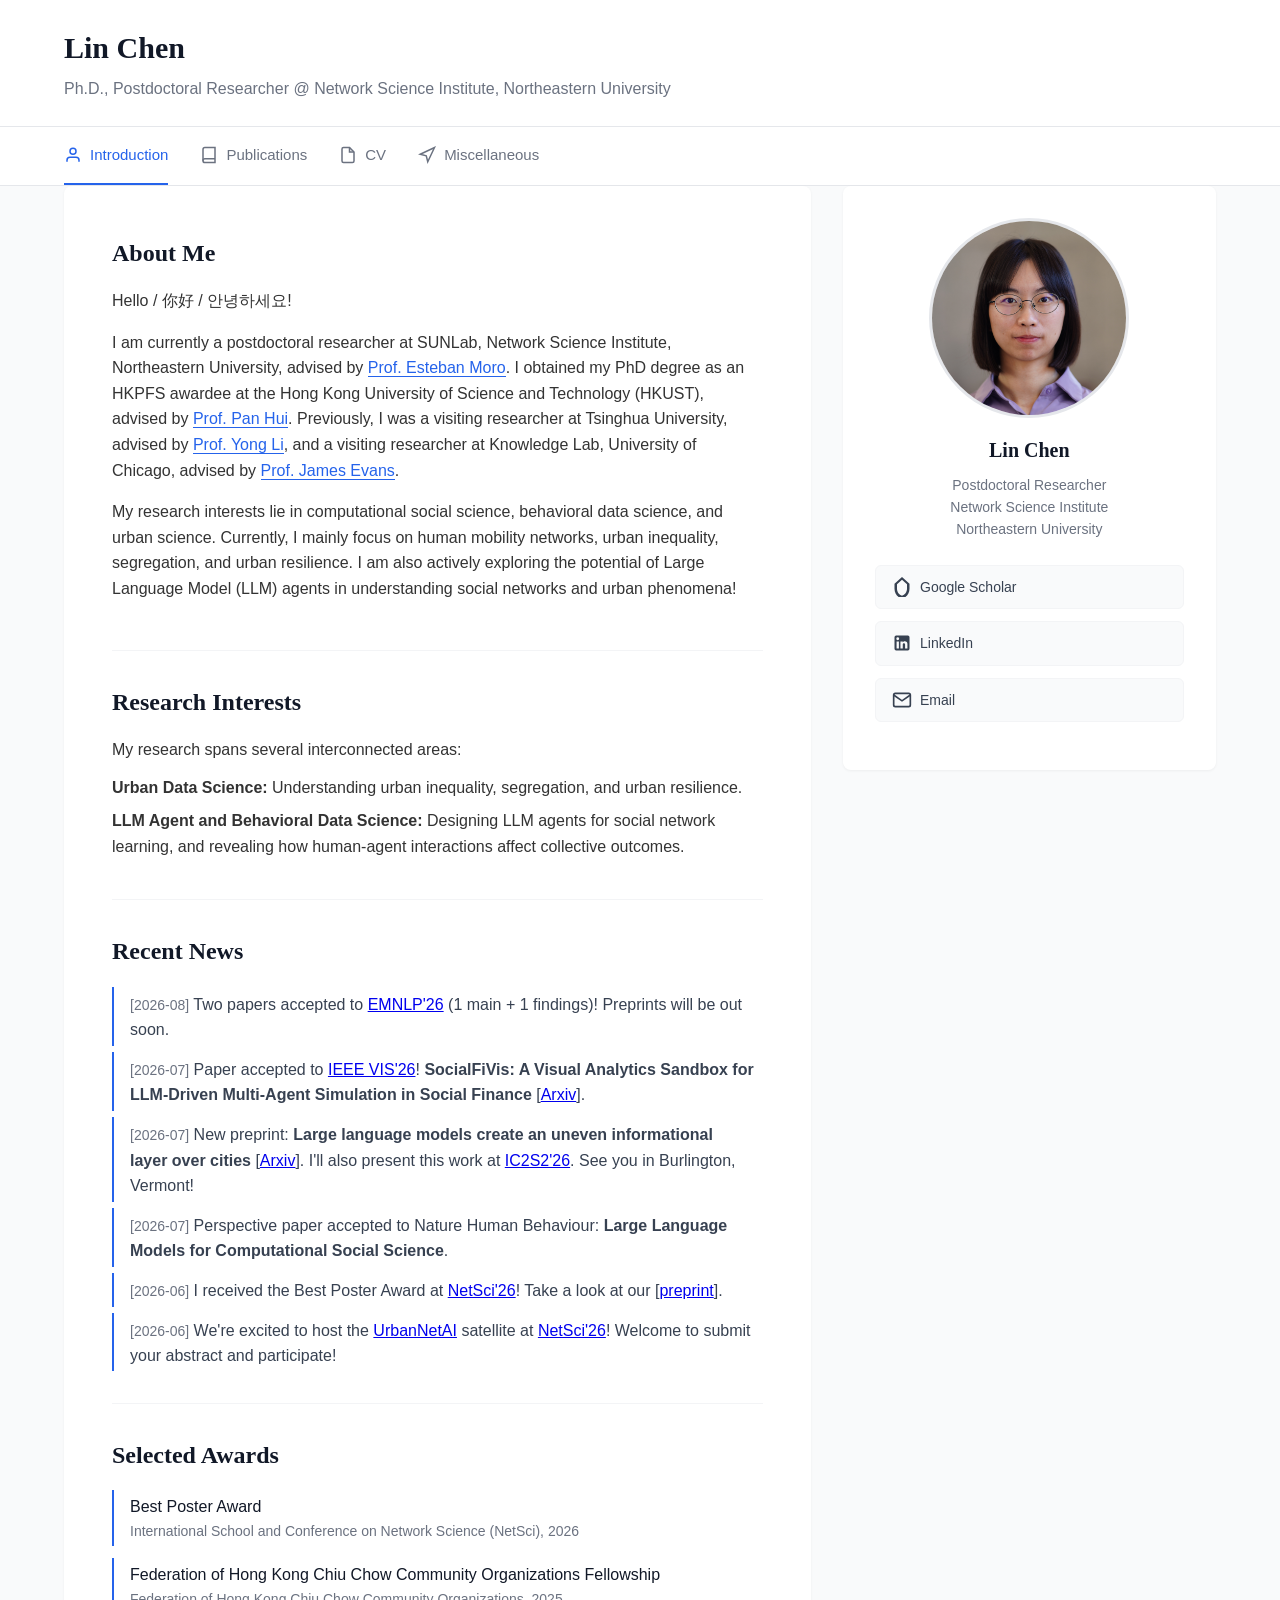
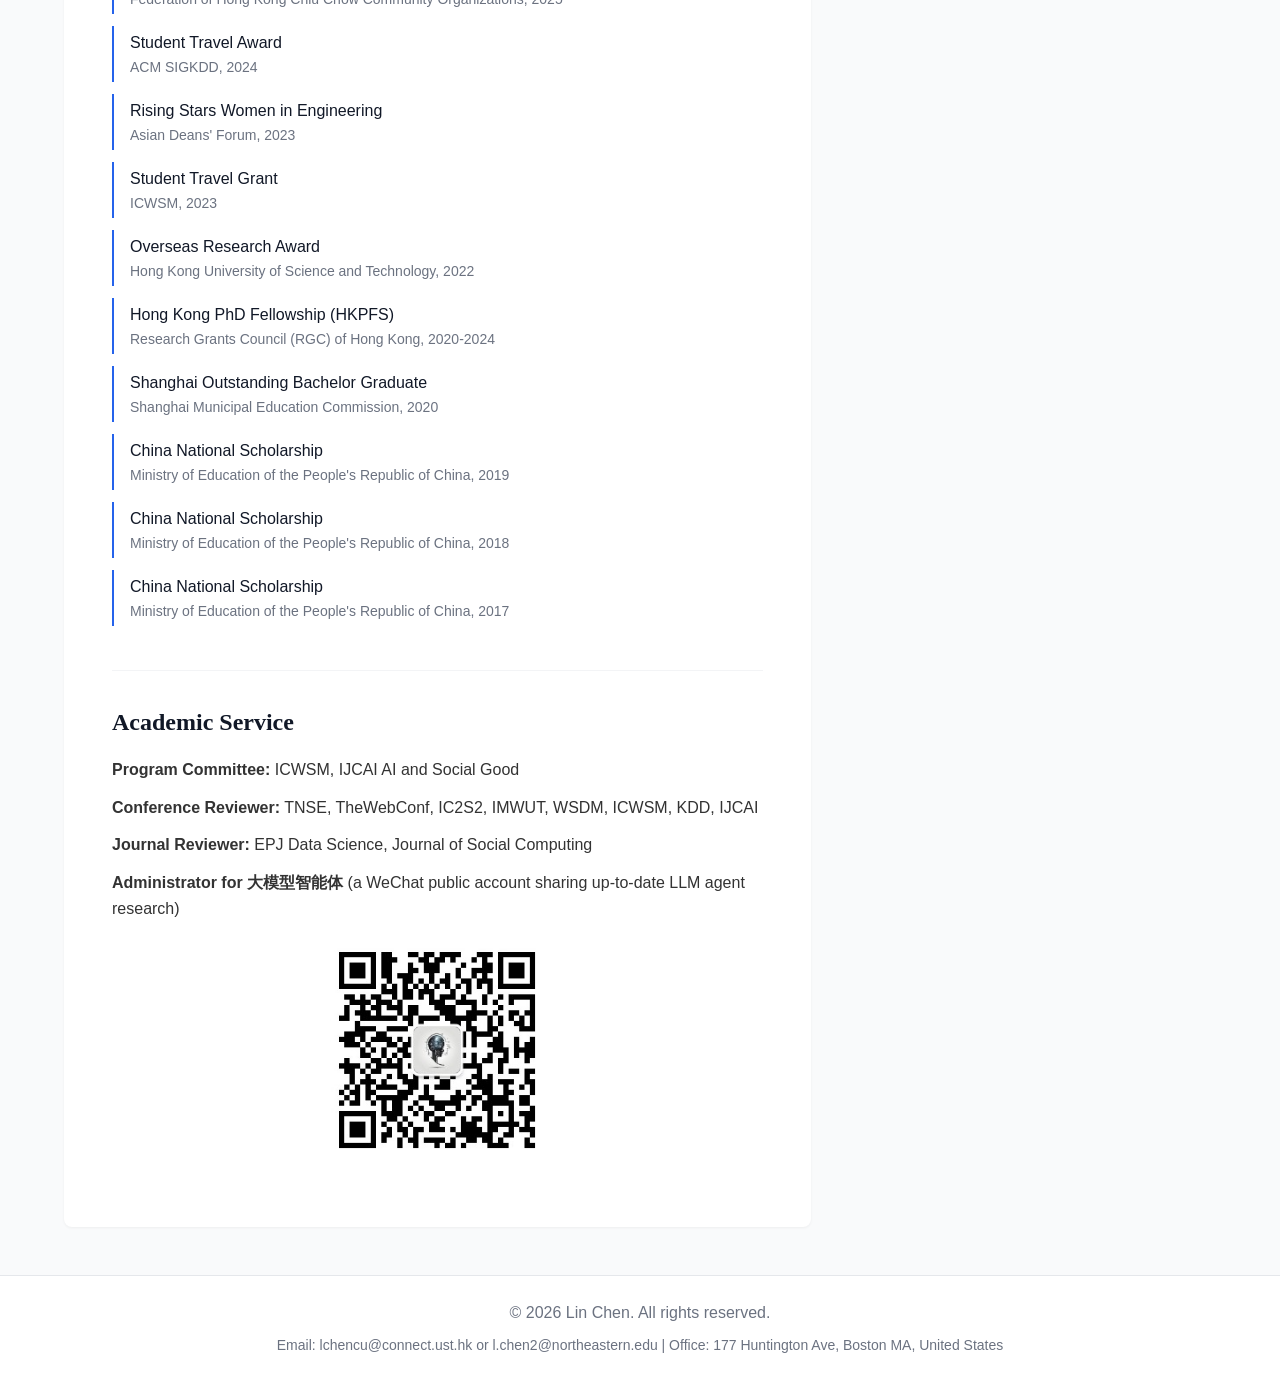
==== commit e4883087: "Update news" ====
--- a/index.html
+++ b/index.html
@@ -95,19 +95,19 @@
                             <p class="news-text"><span class="news-date">[2026-07]</span> Paper accepted to <a href="https://ieeevis.org/year/2026/" target="_blank">IEEE VIS'26</a>! <b>SocialFiVis: A Visual Analytics Sandbox for LLM-Driven Multi-Agent Simulation in Social Finance</b> [<a href="https://arxiv.org/abs/2608.08497" target="_blank">Arxiv</a>]. </p>
                         </div>
                         <div class="news-item">
-                            <p class="news-text"><span class="news-date">[2026-07]</span> New preprint: <b>Large language models create an uneven informational layer over cities</b> [<a href="https://arxiv.org/abs/2607.06260" target="_blank">arxiv</a>]. I'll also present this work at <a href="https://ic2s2-2026.org/" target="_blank">IC2S2'26</a>. See you in Burlington, Vermont! </p>
+                            <p class="news-text"><span class="news-date">[2026-07]</span> New preprint: <b>Large language models create an uneven informational layer over cities</b> [<a href="https://arxiv.org/abs/2607.06260" target="_blank">Arxiv</a>]. I'll also present this work at <a href="https://ic2s2-2026.org/" target="_blank">IC2S2'26</a>. See you in Burlington, Vermont! </p>
                         </div>
                         <div class="news-item">
                             <p class="news-text"><span class="news-date">[2026-07]</span> Perspective paper accepted to Nature Human Behaviour: <b>Large Language Models for Computational Social Science</b>. </p>
                         </div>
                         <div class="news-item">
-                            <p class="news-text"><span class="news-date">[2026-06]</span> I received the Best Poster Award at <a href="https://www.netsci2026.com/awards" target="_blank">NetSci'26</a>! </p>
+                            <p class="news-text"><span class="news-date">[2026-06]</span> I received the Best Poster Award at <a href="https://www.netsci2026.com/awards" target="_blank">NetSci'26</a>! Take a look at our [<a href="https://arxiv.org/abs/2607.06260" target="_blank">preprint</a>]. </p>
                         </div>
                         <div class="news-item">
                             <p class="news-text"><span class="news-date">[2026-06]</span> We're excited to host the <a href="https://sites.google.com/view/urbannetai/home" target="_blank">UrbanNetAI</a> satellite at <a href="https://www.netsci2026.com/" target="_blank">NetSci'26</a>! Welcome to submit your abstract and participate!</p>
                         </div>
                         <div class="news-item">
-                            <p class="news-text"><span class="news-date">[2026-04]</span> Paper accepted by ICML: <b>AgentExpt: Automating AI Experiment Design with LLM-based Resource Retrieval Agent</b> [<a href="https://arxiv.org/abs/2511.04921" target="_blank">Arxiv</a>]. </p>
+                            <p class="news-text"><span class="news-date">[2026-04]</span> Paper accepted to ICML: <b>AgentExpt: Automating AI Experiment Design with LLM-based Resource Retrieval Agent</b> [<a href="https://arxiv.org/abs/2511.04921" target="_blank">Arxiv</a>]. </p>
                         </div>
                         <div class="news-item">
                             <p class="news-text"><span class="news-date">[2026-04]</span> Our work, <b>AI Agent Behavioral Science</b>, is published in <a href="https://doi.org/10.1057/s41599-026-07316-7" target="_blank">HSSCOMMS</a>.</p>
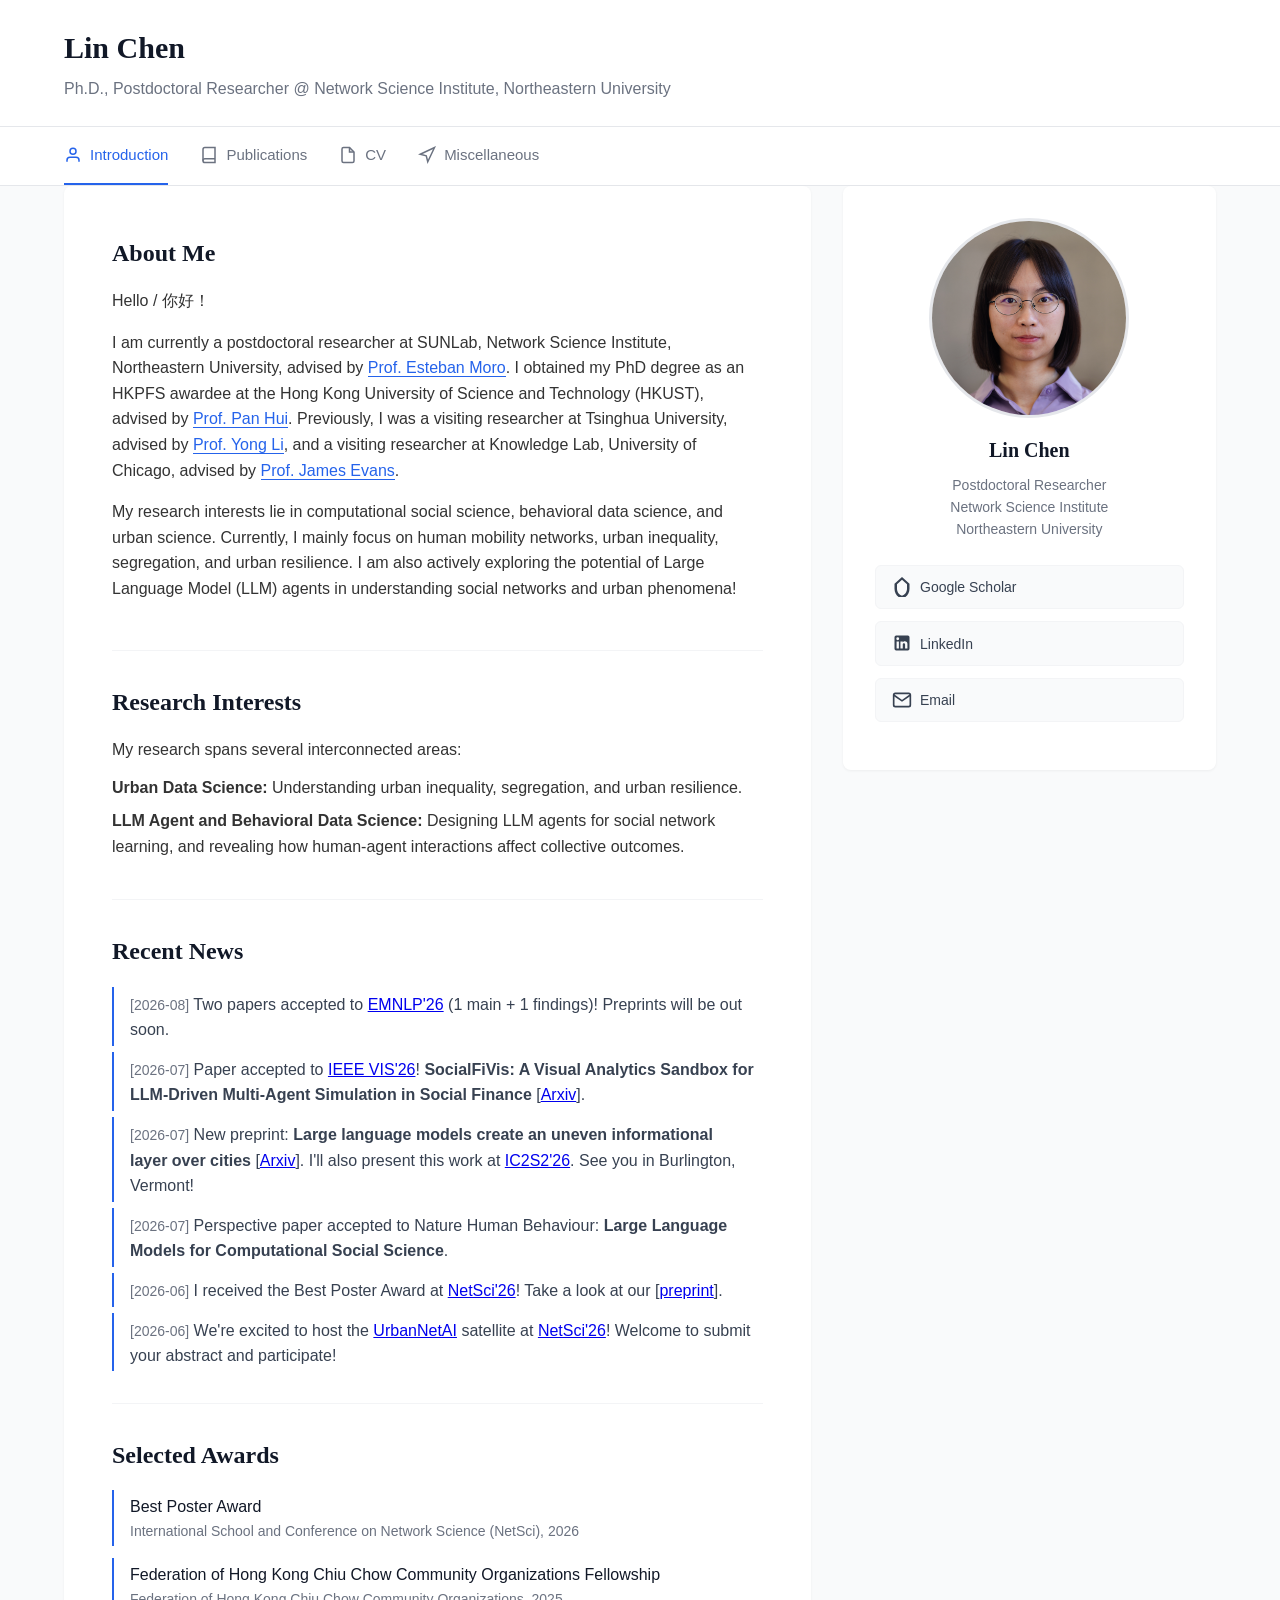
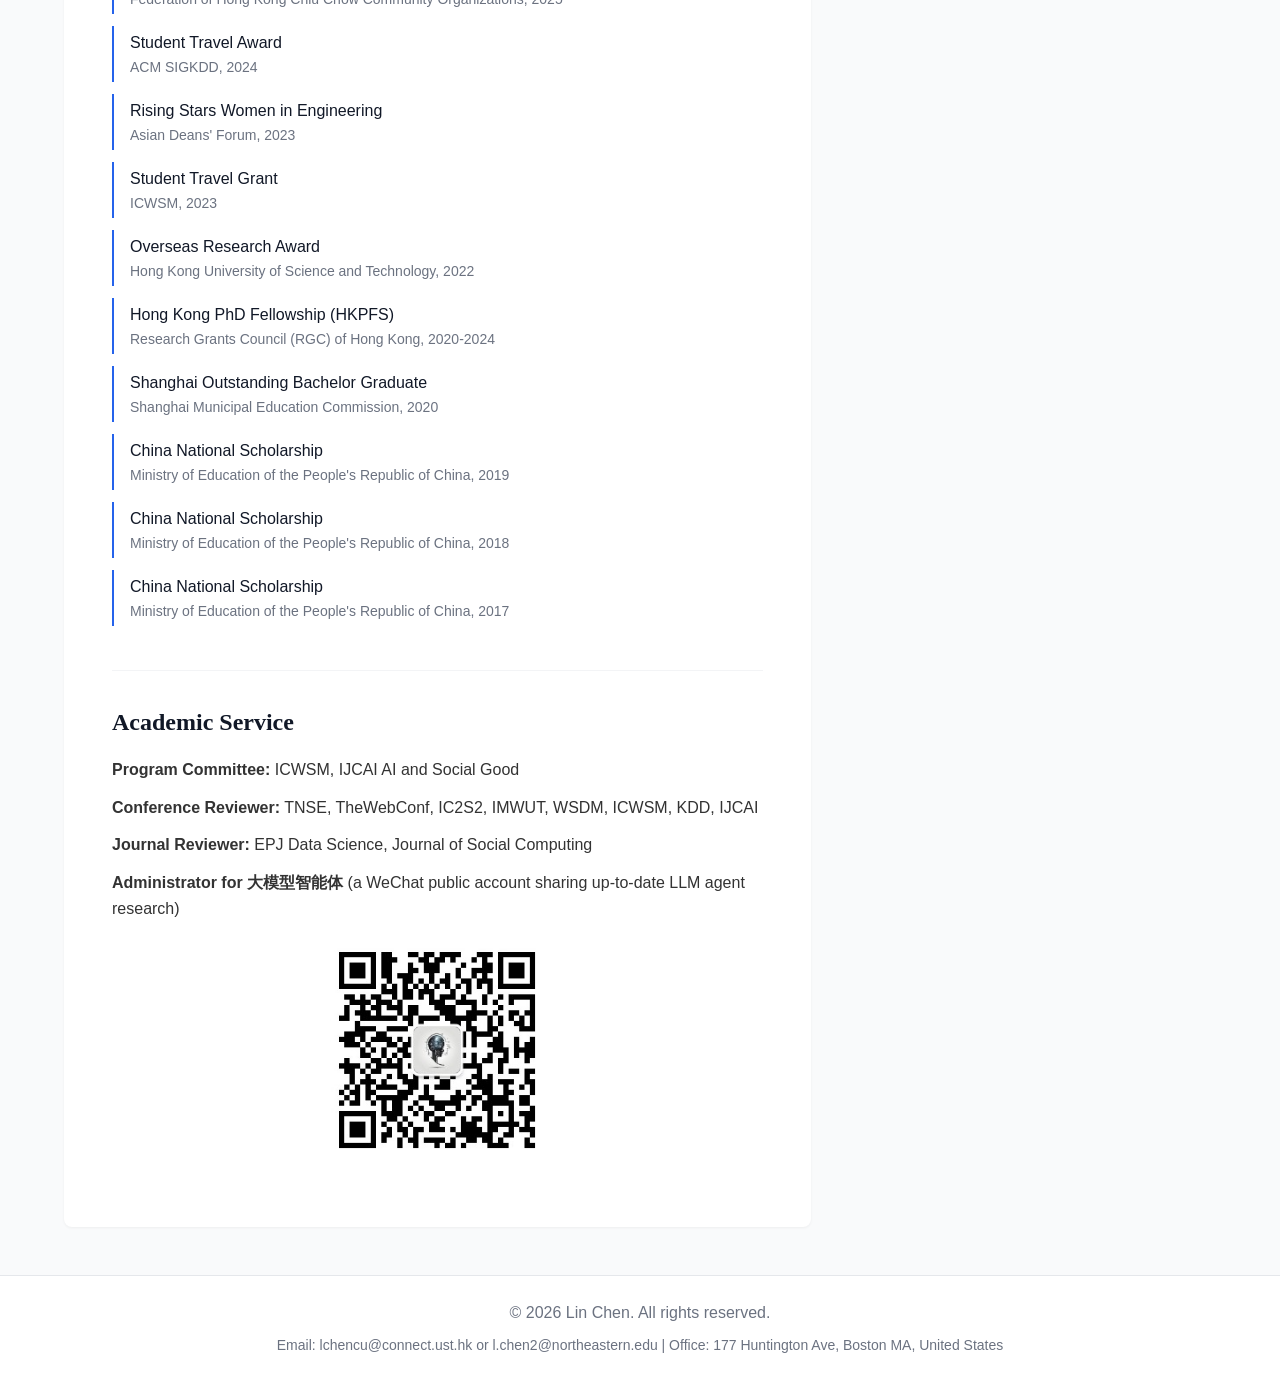
==== commit eaa43608: "Update" ====
--- a/index.html
+++ b/index.html
@@ -58,7 +58,7 @@
                 <section class="intro-section">
                     <h2>About Me</h2>
                     <p style="margin-bottom: 16px;">
-                        Hello / 你好 / 안녕하세요! <br>
+                        Hello / 你好！ <br>
                     </p>
                     <p style="margin-bottom: 16px;">
                         I am currently a postdoctoral researcher at SUNLab, Network Science Institute, Northeastern University, advised by <a href="https://estebanmoro.org/" target="_blank" style="color: #2563eb; text-decoration: none; border-bottom: 1px solid #2563eb;">Prof. Esteban Moro</a>. 
